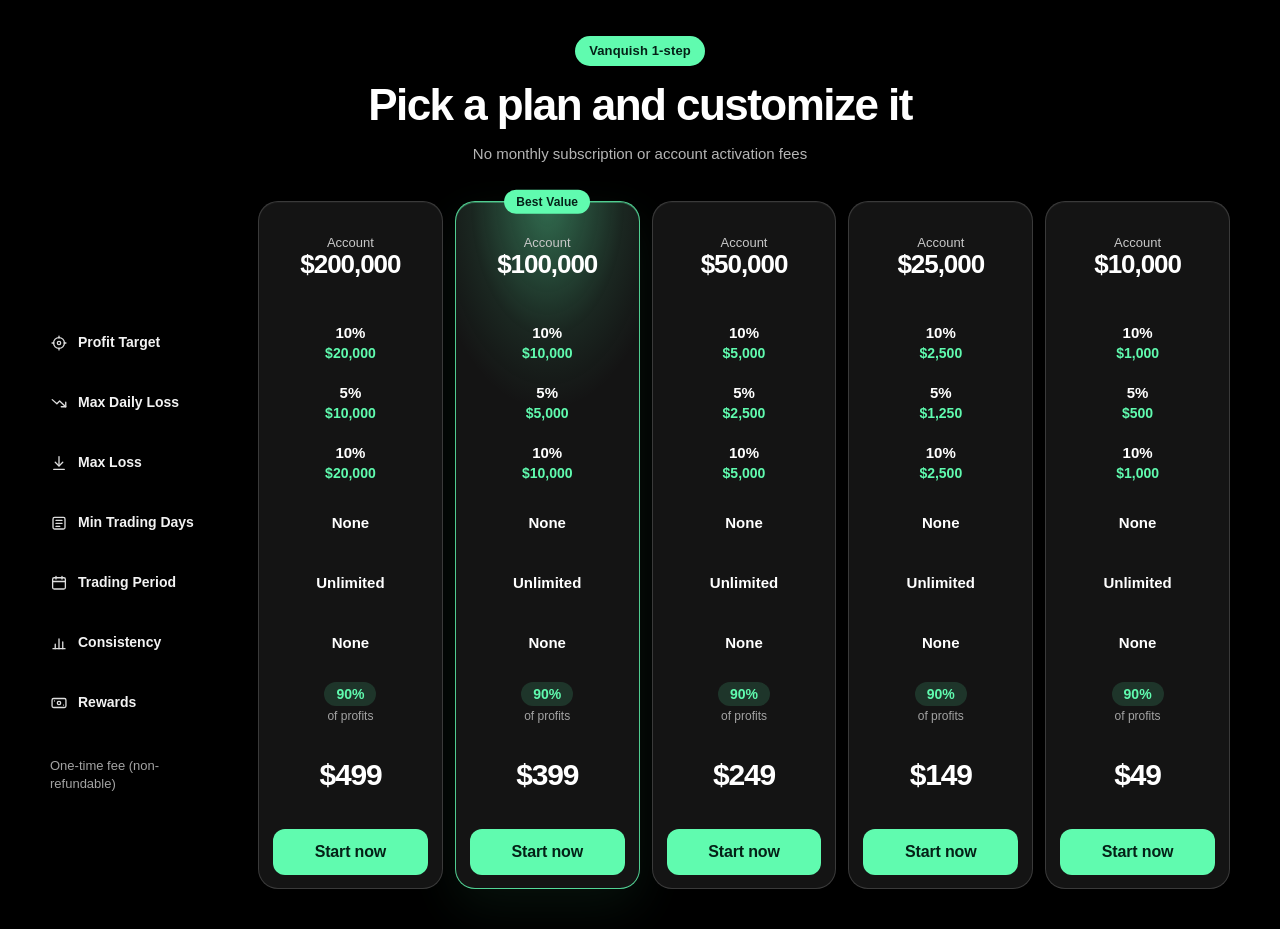
==== index.html @ 6cef1ba4 "everything" ====
<!DOCTYPE html>
<html lang="en">
<head>
  <meta charset="UTF-8">
  <meta name="viewport" content="width=device-width, initial-scale=1">
  <meta name="color-scheme" content="dark">
  <title>Account pricing</title>
  <style>
    :root {
      --bg: #000000;
      --card: #141414;
      --accent: #60fbaf;
      --accent-ink: #042117;
      --text: #ffffff;
      --muted: #a3a3a3;
      --line: rgba(255, 255, 255, 0.1);
      --card-line: rgba(255, 255, 255, 0.16);
    }

    * { box-sizing: border-box; }

    body {
      margin: 0;
      background: var(--bg);
      color: var(--text);
      font-family: -apple-system, BlinkMacSystemFont, "Segoe UI", Roboto, Helvetica, Arial, sans-serif;
      -webkit-font-smoothing: antialiased;
    }

    .pricing {
      container-type: inline-size;
      container-name: pricing;
      width: 100%;
      padding: 36px 16px 40px;
      padding-left: max(16px, env(safe-area-inset-left));
      padding-right: max(16px, env(safe-area-inset-right));
    }

    .pricing p,
    .pricing h1,
    .pricing h2 { margin: 0; }

    .pricing-intro {
      display: flex;
      flex-direction: column;
      align-items: center;
      gap: 14px;
      max-width: 720px;
      margin: 0 auto 18px;
      text-align: center;
    }

    .plan-pill {
      display: inline-flex;
      align-items: center;
      justify-content: center;
      margin: 0;
      padding: 7px 14px;
      border-radius: 999px;
      background: var(--accent);
      color: var(--accent-ink);
      font-size: 13px;
      font-weight: 700;
      line-height: 1.2;
      letter-spacing: 0.01em;
      white-space: nowrap;
    }

    .pricing-title {
      font-size: clamp(30px, 2vw + 20px, 44px);
      font-weight: 700;
      letter-spacing: -0.035em;
      line-height: 1.12;
    }

    .pricing-sub {
      max-width: 34em;
      color: #b5b5b5;
      font-size: 15px;
      font-weight: 500;
      line-height: 1.45;
    }

    .sprite { position: absolute; width: 0; height: 0; overflow: hidden; }

    .icon {
      width: 18px;
      height: 18px;
      flex: none;
      display: block;
    }

    .pricing-grid {
      display: flex;
      align-items: stretch;
      gap: 16px;
      width: 100%;
      max-width: none;
      margin: 0;
      padding: 2px 0 4px;
      overflow-x: auto;
      overscroll-behavior-x: contain;
      scroll-snap-type: x mandatory;
      scroll-behavior: smooth;
      -webkit-overflow-scrolling: touch;
      scrollbar-width: none;
    }

    .pricing-grid::-webkit-scrollbar { display: none; }

    .plan-nav {
      display: flex;
      justify-content: center;
      align-items: center;
      gap: 8px;
      margin: 0 auto 16px;
    }

    .plan-dot {
      width: 7px;
      height: 7px;
      padding: 0;
      border: 0;
      border-radius: 999px;
      background: rgba(255, 255, 255, 0.28);
      cursor: pointer;
      -webkit-tap-highlight-color: transparent;
    }

    .plan-dot.is-active {
      width: 18px;
      background: var(--accent);
    }

    .plan-dot:focus-visible {
      outline: 2px solid #ffffff;
      outline-offset: 3px;
    }

    .labels { display: none; }

    .card {
      position: relative;
      display: flex;
      flex: 0 0 100%;
      flex-direction: column;
      width: 100%;
      min-width: 0;
      margin-top: 14px;
      padding: 22px 16px 16px;
      scroll-snap-align: start;
      scroll-snap-stop: always;
      background: var(--card);
      border: 1px solid var(--card-line);
      border-radius: 20px;
      box-shadow: inset 0 1px 0 rgba(255, 255, 255, 0.04);
    }

    .card[data-balance="10000"] { order: 1; }
    .card[data-balance="25000"] { order: 2; }
    .card[data-balance="50000"] { order: 3; }
    .card[data-balance="100000"] { order: 4; }
    .card[data-balance="200000"] { order: 5; }

    .card.featured {
      padding-top: 26px;
      border-color: rgba(96, 251, 175, 0.8);
      background:
        radial-gradient(90% 42% at 50% 0%, rgba(96, 251, 175, 0.38), rgba(96, 251, 175, 0.08) 46%, transparent 72%),
        var(--card);
      box-shadow:
        inset 0 1px 0 rgba(96, 251, 175, 0.35),
        0 18px 50px rgba(96, 251, 175, 0.07);
    }

    .badge {
      position: absolute;
      top: 0;
      left: 50%;
      z-index: 2;
      transform: translate(-50%, -50%);
      padding: 5px 12px;
      border-radius: 999px;
      background: var(--accent);
      color: var(--accent-ink);
      font-size: 12px;
      font-weight: 700;
      line-height: 1.2;
      letter-spacing: 0.01em;
      white-space: nowrap;
    }

    .card-head {
      display: flex;
      flex-direction: column;
      align-items: center;
      justify-content: center;
      text-align: center;
      padding-bottom: 16px;
    }

    .eyebrow {
      color: #c8c8c8;
      font-size: 13px;
      font-weight: 500;
    }

    .balance {
      margin-top: 4px;
      font-size: 34px;
      font-weight: 700;
      letter-spacing: -0.04em;
      line-height: 1.1;
      white-space: nowrap;
      font-variant-numeric: tabular-nums;
    }

    .metric {
      display: flex;
      align-items: center;
      justify-content: space-between;
      gap: 12px;
      min-height: 52px;
      padding: 10px 0;
      border-top: 1px solid var(--line);
    }

    .name {
      display: flex;
      align-items: center;
      gap: 10px;
      min-width: 0;
      color: #f2f2f2;
      font-size: 14px;
      font-weight: 600;
      line-height: 1.25;
    }

    .name .icon { color: #e8e8e8; }

    .value {
      display: flex;
      flex-direction: column;
      align-items: flex-end;
      gap: 3px;
      text-align: right;
      font-variant-numeric: tabular-nums;
    }

    .value:has(.hint) {
      flex-direction: row;
      align-items: center;
      gap: 6px;
    }

    .pct {
      color: var(--text);
      font-size: 15px;
      font-weight: 600;
      line-height: 1.2;
      white-space: nowrap;
    }

    .dollars {
      color: var(--accent);
      font-size: 14px;
      font-weight: 700;
      line-height: 1.2;
      white-space: nowrap;
    }

    .hint {
      color: var(--muted);
      font-size: 12px;
      font-weight: 500;
      line-height: 1.2;
      white-space: nowrap;
    }

    .pill {
      display: inline-flex;
      align-items: center;
      justify-content: center;
      min-width: 52px;
      padding: 4px 10px;
      border-radius: 999px;
      background: rgba(96, 251, 175, 0.14);
      color: var(--accent);
      font-size: 14px;
      font-weight: 700;
      line-height: 1.2;
    }

    .price-cell {
      display: flex;
      flex-direction: column;
      align-items: center;
      justify-content: center;
      margin-top: auto;
      padding-top: 16px;
      text-align: center;
    }

    .fee-note {
      max-width: 180px;
      margin-bottom: 6px;
      color: var(--muted);
      font-size: 12px;
      font-weight: 500;
      line-height: 1.35;
    }

    .price {
      color: var(--text);
      font-size: 34px;
      font-weight: 700;
      letter-spacing: -0.04em;
      line-height: 1;
      white-space: nowrap;
      font-variant-numeric: tabular-nums;
    }

    .cta {
      appearance: none;
      -webkit-appearance: none;
      display: flex;
      align-items: center;
      justify-content: center;
      width: 100%;
      min-height: 48px;
      margin-top: 14px;
      padding: 12px 16px;
      border: 0;
      border-radius: 12px;
      background: var(--accent);
      color: var(--accent-ink);
      font: inherit;
      font-size: 16px;
      font-weight: 700;
      line-height: 1;
      letter-spacing: -0.01em;
      cursor: pointer;
      -webkit-tap-highlight-color: transparent;
    }

    .cta:active { background: #35e696; }

    @media (hover: hover) and (pointer: fine) {
      .cta:hover { background: #49f0a3; }
    }

    @media (max-width: 359px) {
      .pricing {
        padding-left: 10px;
        padding-right: 10px;
      }
    }

    @container pricing (max-width: 340px) {
      .card { padding-left: 12px; padding-right: 12px; }
      .metric { gap: 8px; }
      .name { font-size: 13px; gap: 8px; }
      .pct { font-size: 14px; }
      .balance { font-size: 30px; }
      .price { font-size: 30px; }
      .icon { width: 16px; height: 16px; }
    }

    .cta:focus-visible {
      outline: 2px solid #ffffff;
      outline-offset: 3px;
    }

    @container pricing (min-width: 700px) {
      .pricing-grid {
        display: grid;
        grid-template-columns: 1fr 1fr;
        gap: 18px;
        max-width: 840px;
        margin: 0 auto;
        padding: 0;
        overflow: visible;
        scroll-snap-type: none;
      }

      .card {
        flex: initial;
        width: 100%;
        margin-top: 0;
        scroll-snap-align: none;
        scroll-snap-stop: normal;
        order: 0;
      }

      .card.featured { order: -1; }

      .pricing-intro { margin-bottom: 36px; }

      .plan-nav { display: none; }
    }

    @container pricing (min-width: 1060px) {
      @supports (grid-template-rows: subgrid) {
        .pricing-grid {
          grid-template-columns: 196px repeat(5, minmax(0, 1fr));
          grid-template-rows: 112px repeat(7, 60px) 84px 72px;
          column-gap: 12px;
          row-gap: 0;
          max-width: 1180px;
          align-items: stretch;
        }

        .labels {
          display: grid;
          grid-column: 1;
          grid-row: 1 / -1;
          grid-template-rows: subgrid;
        }

        .labels > * {
          display: flex;
          align-items: center;
          min-width: 0;
        }

        .label {
          gap: 10px;
          color: #f3f3f3;
          font-size: 14px;
          font-weight: 600;
          line-height: 1.25;
        }

        .label .icon { color: #dedede; }

        .labels .fee {
          max-width: 150px;
          color: var(--muted);
          font-size: 13px;
          font-weight: 500;
          line-height: 1.35;
        }

        .card,
        .card.featured {
          display: grid;
          grid-row: 1 / -1;
          grid-template-rows: subgrid;
          flex: initial;
          width: auto;
          margin-top: 0;
          order: 0;
          padding: 0;
          scroll-snap-align: none;
          scroll-snap-stop: normal;
        }

        .card[data-balance="200000"] { grid-column: 2; }
        .card[data-balance="100000"] { grid-column: 3; }
        .card[data-balance="50000"] { grid-column: 4; }
        .card[data-balance="25000"] { grid-column: 5; }
        .card[data-balance="10000"] { grid-column: 6; }

        .card-head,
        .metric,
        .price-cell {
          padding-left: 10px;
          padding-right: 10px;
        }

        .card-head {
          padding-bottom: 0;
        }

        .balance { font-size: 26px; }

        .metric {
          justify-content: center;
          min-height: 0;
          padding-top: 0;
          padding-bottom: 0;
          border-top: 0;
        }

        .metric .name {
          position: absolute;
          width: 1px;
          height: 1px;
          padding: 0;
          margin: -1px;
          overflow: hidden;
          clip: rect(0, 0, 0, 0);
          white-space: nowrap;
          border: 0;
        }

        .value,
        .value:has(.hint) {
          flex-direction: column;
          align-items: center;
          gap: 3px;
          text-align: center;
        }

        .price-cell {
          position: relative;
          margin-top: 0;
          padding-top: 0;
        }

        .fee-note {
          position: absolute;
          width: 1px;
          height: 1px;
          padding: 0;
          margin: -1px;
          overflow: hidden;
          clip: rect(0, 0, 0, 0);
          white-space: nowrap;
          border: 0;
        }

        .price { font-size: 30px; }

        .card > .cta {
          align-self: center;
          width: calc(100% - 28px);
          min-height: 46px;
          margin: 0 auto;
        }

        .card {
          transition: border-color 160ms ease;
        }

        .card:hover { border-color: rgba(255, 255, 255, 0.22); }
        .card.featured:hover { border-color: var(--accent); }
      }
    }

    @container pricing (min-width: 1280px) {
      @supports (grid-template-rows: subgrid) {
        .balance { font-size: 30px; }
        .price { font-size: 32px; }
      }
    }

    @media (prefers-reduced-motion: reduce) {
      .card,
      .cta,
      .plan-dot { transition: none; }

      .pricing-grid { scroll-behavior: auto; }
    }
  </style>
</head>
<body>
  <svg class="sprite" aria-hidden="true">
    <symbol id="i-target" viewBox="0 0 24 24">
      <g fill="none" stroke="currentColor" stroke-width="1.75" stroke-linecap="round" stroke-linejoin="round">
        <circle cx="12" cy="12" r="7.25"/>
        <circle cx="12" cy="12" r="2.25"/>
        <path d="M12 2.75v2.5M12 18.75v2.5M2.75 12h2.5M18.75 12h2.5"/>
      </g>
    </symbol>
    <symbol id="i-daily" viewBox="0 0 24 24">
      <g fill="none" stroke="currentColor" stroke-width="1.75" stroke-linecap="round" stroke-linejoin="round">
        <path d="M3 7.5 9.2 13l3.6-3.6L21 17"/>
        <path d="M15 17h6v-6"/>
      </g>
    </symbol>
    <symbol id="i-loss" viewBox="0 0 24 24">
      <g fill="none" stroke="currentColor" stroke-width="1.75" stroke-linecap="round" stroke-linejoin="round">
        <path d="M12 3.5v12"/>
        <path d="m7 11 5 5 5-5"/>
        <path d="M5 20.5h14"/>
      </g>
    </symbol>
    <symbol id="i-days" viewBox="0 0 24 24">
      <g fill="none" stroke="currentColor" stroke-width="1.75" stroke-linecap="round" stroke-linejoin="round">
        <rect x="4" y="4.5" width="16" height="15.5" rx="2"/>
        <path d="M8 8.5h8M8 12.5h8M8 16.5h5"/>
      </g>
    </symbol>
    <symbol id="i-calendar" viewBox="0 0 24 24">
      <g fill="none" stroke="currentColor" stroke-width="1.75" stroke-linecap="round" stroke-linejoin="round">
        <rect x="3.5" y="5" width="17" height="15" rx="2"/>
        <path d="M3.5 10h17M8 3.25v3.5M16 3.25v3.5"/>
      </g>
    </symbol>
    <symbol id="i-chart" viewBox="0 0 24 24">
      <g fill="none" stroke="currentColor" stroke-width="1.75" stroke-linecap="round" stroke-linejoin="round">
        <path d="M4 19.5h16"/>
        <path d="M7 19.5v-6M12 19.5V6.5M17 19.5v-9"/>
      </g>
    </symbol>
    <symbol id="i-reward" viewBox="0 0 24 24">
      <g fill="none" stroke="currentColor" stroke-width="1.75" stroke-linecap="round" stroke-linejoin="round">
        <rect x="2.75" y="6" width="18.5" height="12" rx="2"/>
        <circle cx="12" cy="12" r="2.25"/>
        <path d="M6 9.25v.01M18 14.75v.01"/>
      </g>
    </symbol>
  </svg>

  <section class="pricing" aria-label="Account pricing">
    <header class="pricing-intro">
      <p class="plan-pill">Vanquish 1-step</p>
      <h1 class="pricing-title">Pick a plan and customize it</h1>
      <p class="pricing-sub">No monthly subscription or account activation fees</p>
    </header>
    <div class="plan-nav">
      <button type="button" class="plan-dot is-active" aria-label="Show the $10,000 account"></button>
      <button type="button" class="plan-dot" aria-label="Show the $25,000 account"></button>
      <button type="button" class="plan-dot" aria-label="Show the $50,000 account"></button>
      <button type="button" class="plan-dot" aria-label="Show the $100,000 account"></button>
      <button type="button" class="plan-dot" aria-label="Show the $200,000 account"></button>
    </div>
    <div class="pricing-grid" tabindex="0" aria-label="Account plans. Swipe sideways to see the next size.">
      <div class="labels" aria-hidden="true">
        <div></div>
        <div class="label">
          <svg class="icon"><use href="#i-target"/></svg>
          <span>Profit Target</span>
        </div>
        <div class="label">
          <svg class="icon"><use href="#i-daily"/></svg>
          <span>Max Daily Loss</span>
        </div>
        <div class="label">
          <svg class="icon"><use href="#i-loss"/></svg>
          <span>Max Loss</span>
        </div>
        <div class="label">
          <svg class="icon"><use href="#i-days"/></svg>
          <span>Min Trading Days</span>
        </div>
        <div class="label">
          <svg class="icon"><use href="#i-calendar"/></svg>
          <span>Trading Period</span>
        </div>
        <div class="label">
          <svg class="icon"><use href="#i-chart"/></svg>
          <span>Consistency</span>
        </div>
        <div class="label">
          <svg class="icon"><use href="#i-reward"/></svg>
          <span>Rewards</span>
        </div>
        <div class="label fee">One-time fee (non-refundable)</div>
        <div></div>
      </div>

      <article class="card" data-balance="200000" data-price="499" aria-label="$200,000 account">
        <header class="card-head">
          <p class="eyebrow">Account</p>
          <h2 class="balance">$200,000</h2>
        </header>
        <div class="metric">
          <span class="name"><svg class="icon" aria-hidden="true"><use href="#i-target"/></svg>Profit Target</span>
          <span class="value"><span class="pct">10%</span><span class="dollars">$20,000</span></span>
        </div>
        <div class="metric">
          <span class="name"><svg class="icon" aria-hidden="true"><use href="#i-daily"/></svg>Max Daily Loss</span>
          <span class="value"><span class="pct">5%</span><span class="dollars">$10,000</span></span>
        </div>
        <div class="metric">
          <span class="name"><svg class="icon" aria-hidden="true"><use href="#i-loss"/></svg>Max Loss</span>
          <span class="value"><span class="pct">10%</span><span class="dollars">$20,000</span></span>
        </div>
        <div class="metric">
          <span class="name"><svg class="icon" aria-hidden="true"><use href="#i-days"/></svg>Min Trading Days</span>
          <span class="value"><span class="pct">None</span></span>
        </div>
        <div class="metric">
          <span class="name"><svg class="icon" aria-hidden="true"><use href="#i-calendar"/></svg>Trading Period</span>
          <span class="value"><span class="pct">Unlimited</span></span>
        </div>
        <div class="metric">
          <span class="name"><svg class="icon" aria-hidden="true"><use href="#i-chart"/></svg>Consistency</span>
          <span class="value"><span class="pct">None</span></span>
        </div>
        <div class="metric">
          <span class="name"><svg class="icon" aria-hidden="true"><use href="#i-reward"/></svg>Rewards</span>
          <span class="value"><span class="pill">90%</span><span class="hint">of profits</span></span>
        </div>
        <div class="price-cell">
          <p class="fee-note">One-time fee (non-refundable)</p>
          <p class="price">$499</p>
        </div>
        <button type="button" class="cta" aria-label="Start now with the $200,000 account">Start now</button>
      </article>

      <article class="card featured" data-balance="100000" data-price="399" aria-label="$100,000 account, best value">
        <span class="badge">Best Value</span>
        <header class="card-head">
          <p class="eyebrow">Account</p>
          <h2 class="balance">$100,000</h2>
        </header>
        <div class="metric">
          <span class="name"><svg class="icon" aria-hidden="true"><use href="#i-target"/></svg>Profit Target</span>
          <span class="value"><span class="pct">10%</span><span class="dollars">$10,000</span></span>
        </div>
        <div class="metric">
          <span class="name"><svg class="icon" aria-hidden="true"><use href="#i-daily"/></svg>Max Daily Loss</span>
          <span class="value"><span class="pct">5%</span><span class="dollars">$5,000</span></span>
        </div>
        <div class="metric">
          <span class="name"><svg class="icon" aria-hidden="true"><use href="#i-loss"/></svg>Max Loss</span>
          <span class="value"><span class="pct">10%</span><span class="dollars">$10,000</span></span>
        </div>
        <div class="metric">
          <span class="name"><svg class="icon" aria-hidden="true"><use href="#i-days"/></svg>Min Trading Days</span>
          <span class="value"><span class="pct">None</span></span>
        </div>
        <div class="metric">
          <span class="name"><svg class="icon" aria-hidden="true"><use href="#i-calendar"/></svg>Trading Period</span>
          <span class="value"><span class="pct">Unlimited</span></span>
        </div>
        <div class="metric">
          <span class="name"><svg class="icon" aria-hidden="true"><use href="#i-chart"/></svg>Consistency</span>
          <span class="value"><span class="pct">None</span></span>
        </div>
        <div class="metric">
          <span class="name"><svg class="icon" aria-hidden="true"><use href="#i-reward"/></svg>Rewards</span>
          <span class="value"><span class="pill">90%</span><span class="hint">of profits</span></span>
        </div>
        <div class="price-cell">
          <p class="fee-note">One-time fee (non-refundable)</p>
          <p class="price">$399</p>
        </div>
        <button type="button" class="cta" aria-label="Start now with the $100,000 account">Start now</button>
      </article>

      <article class="card" data-balance="50000" data-price="249" aria-label="$50,000 account">
        <header class="card-head">
          <p class="eyebrow">Account</p>
          <h2 class="balance">$50,000</h2>
        </header>
        <div class="metric">
          <span class="name"><svg class="icon" aria-hidden="true"><use href="#i-target"/></svg>Profit Target</span>
          <span class="value"><span class="pct">10%</span><span class="dollars">$5,000</span></span>
        </div>
        <div class="metric">
          <span class="name"><svg class="icon" aria-hidden="true"><use href="#i-daily"/></svg>Max Daily Loss</span>
          <span class="value"><span class="pct">5%</span><span class="dollars">$2,500</span></span>
        </div>
        <div class="metric">
          <span class="name"><svg class="icon" aria-hidden="true"><use href="#i-loss"/></svg>Max Loss</span>
          <span class="value"><span class="pct">10%</span><span class="dollars">$5,000</span></span>
        </div>
        <div class="metric">
          <span class="name"><svg class="icon" aria-hidden="true"><use href="#i-days"/></svg>Min Trading Days</span>
          <span class="value"><span class="pct">None</span></span>
        </div>
        <div class="metric">
          <span class="name"><svg class="icon" aria-hidden="true"><use href="#i-calendar"/></svg>Trading Period</span>
          <span class="value"><span class="pct">Unlimited</span></span>
        </div>
        <div class="metric">
          <span class="name"><svg class="icon" aria-hidden="true"><use href="#i-chart"/></svg>Consistency</span>
          <span class="value"><span class="pct">None</span></span>
        </div>
        <div class="metric">
          <span class="name"><svg class="icon" aria-hidden="true"><use href="#i-reward"/></svg>Rewards</span>
          <span class="value"><span class="pill">90%</span><span class="hint">of profits</span></span>
        </div>
        <div class="price-cell">
          <p class="fee-note">One-time fee (non-refundable)</p>
          <p class="price">$249</p>
        </div>
        <button type="button" class="cta" aria-label="Start now with the $50,000 account">Start now</button>
      </article>

      <article class="card" data-balance="25000" data-price="149" aria-label="$25,000 account">
        <header class="card-head">
          <p class="eyebrow">Account</p>
          <h2 class="balance">$25,000</h2>
        </header>
        <div class="metric">
          <span class="name"><svg class="icon" aria-hidden="true"><use href="#i-target"/></svg>Profit Target</span>
          <span class="value"><span class="pct">10%</span><span class="dollars">$2,500</span></span>
        </div>
        <div class="metric">
          <span class="name"><svg class="icon" aria-hidden="true"><use href="#i-daily"/></svg>Max Daily Loss</span>
          <span class="value"><span class="pct">5%</span><span class="dollars">$1,250</span></span>
        </div>
        <div class="metric">
          <span class="name"><svg class="icon" aria-hidden="true"><use href="#i-loss"/></svg>Max Loss</span>
          <span class="value"><span class="pct">10%</span><span class="dollars">$2,500</span></span>
        </div>
        <div class="metric">
          <span class="name"><svg class="icon" aria-hidden="true"><use href="#i-days"/></svg>Min Trading Days</span>
          <span class="value"><span class="pct">None</span></span>
        </div>
        <div class="metric">
          <span class="name"><svg class="icon" aria-hidden="true"><use href="#i-calendar"/></svg>Trading Period</span>
          <span class="value"><span class="pct">Unlimited</span></span>
        </div>
        <div class="metric">
          <span class="name"><svg class="icon" aria-hidden="true"><use href="#i-chart"/></svg>Consistency</span>
          <span class="value"><span class="pct">None</span></span>
        </div>
        <div class="metric">
          <span class="name"><svg class="icon" aria-hidden="true"><use href="#i-reward"/></svg>Rewards</span>
          <span class="value"><span class="pill">90%</span><span class="hint">of profits</span></span>
        </div>
        <div class="price-cell">
          <p class="fee-note">One-time fee (non-refundable)</p>
          <p class="price">$149</p>
        </div>
        <button type="button" class="cta" aria-label="Start now with the $25,000 account">Start now</button>
      </article>

      <article class="card" data-balance="10000" data-price="49" aria-label="$10,000 account">
        <header class="card-head">
          <p class="eyebrow">Account</p>
          <h2 class="balance">$10,000</h2>
        </header>
        <div class="metric">
          <span class="name"><svg class="icon" aria-hidden="true"><use href="#i-target"/></svg>Profit Target</span>
          <span class="value"><span class="pct">10%</span><span class="dollars">$1,000</span></span>
        </div>
        <div class="metric">
          <span class="name"><svg class="icon" aria-hidden="true"><use href="#i-daily"/></svg>Max Daily Loss</span>
          <span class="value"><span class="pct">5%</span><span class="dollars">$500</span></span>
        </div>
        <div class="metric">
          <span class="name"><svg class="icon" aria-hidden="true"><use href="#i-loss"/></svg>Max Loss</span>
          <span class="value"><span class="pct">10%</span><span class="dollars">$1,000</span></span>
        </div>
        <div class="metric">
          <span class="name"><svg class="icon" aria-hidden="true"><use href="#i-days"/></svg>Min Trading Days</span>
          <span class="value"><span class="pct">None</span></span>
        </div>
        <div class="metric">
          <span class="name"><svg class="icon" aria-hidden="true"><use href="#i-calendar"/></svg>Trading Period</span>
          <span class="value"><span class="pct">Unlimited</span></span>
        </div>
        <div class="metric">
          <span class="name"><svg class="icon" aria-hidden="true"><use href="#i-chart"/></svg>Consistency</span>
          <span class="value"><span class="pct">None</span></span>
        </div>
        <div class="metric">
          <span class="name"><svg class="icon" aria-hidden="true"><use href="#i-reward"/></svg>Rewards</span>
          <span class="value"><span class="pill">90%</span><span class="hint">of profits</span></span>
        </div>
        <div class="price-cell">
          <p class="fee-note">One-time fee (non-refundable)</p>
          <p class="price">$49</p>
        </div>
        <button type="button" class="cta" aria-label="Start now with the $10,000 account">Start now</button>
      </article>
    </div>
  </section>
  <script>
    (function () {
      var scroller = document.querySelector(".pricing-grid");
      var dots = Array.prototype.slice.call(document.querySelectorAll(".plan-dot"));
      if (!scroller || !dots.length) return;

      function cards() {
        return Array.prototype.slice.call(scroller.querySelectorAll(".card")).sort(function (a, b) {
          return a.getBoundingClientRect().left - b.getBoundingClientRect().left;
        });
      }

      function scrollLeftFor(card) {
        return scroller.scrollLeft + (card.getBoundingClientRect().left - scroller.getBoundingClientRect().left);
      }

      function activeIndex() {
        var origin = scroller.getBoundingClientRect().left;
        var list = cards();
        var index = 0;
        var best = Infinity;
        list.forEach(function (card, i) {
          var distance = Math.abs(card.getBoundingClientRect().left - origin);
          if (distance < best) {
            best = distance;
            index = i;
          }
        });
        return index;
      }

      function update() {
        var index = activeIndex();
        dots.forEach(function (dot, i) {
          var on = i === index;
          dot.classList.toggle("is-active", on);
          if (on) dot.setAttribute("aria-current", "true");
          else dot.removeAttribute("aria-current");
        });
      }

      scroller.addEventListener("scroll", update, { passive: true });
      window.addEventListener("resize", update);

      dots.forEach(function (dot, i) {
        dot.addEventListener("click", function () {
          var list = cards();
          if (!list[i]) return;
          scroller.scrollTo({
            left: scrollLeftFor(list[i]),
            behavior: window.matchMedia("(prefers-reduced-motion: reduce)").matches ? "auto" : "smooth"
          });
        });
      });

      update();
    })();
  </script>
</body>
</html>
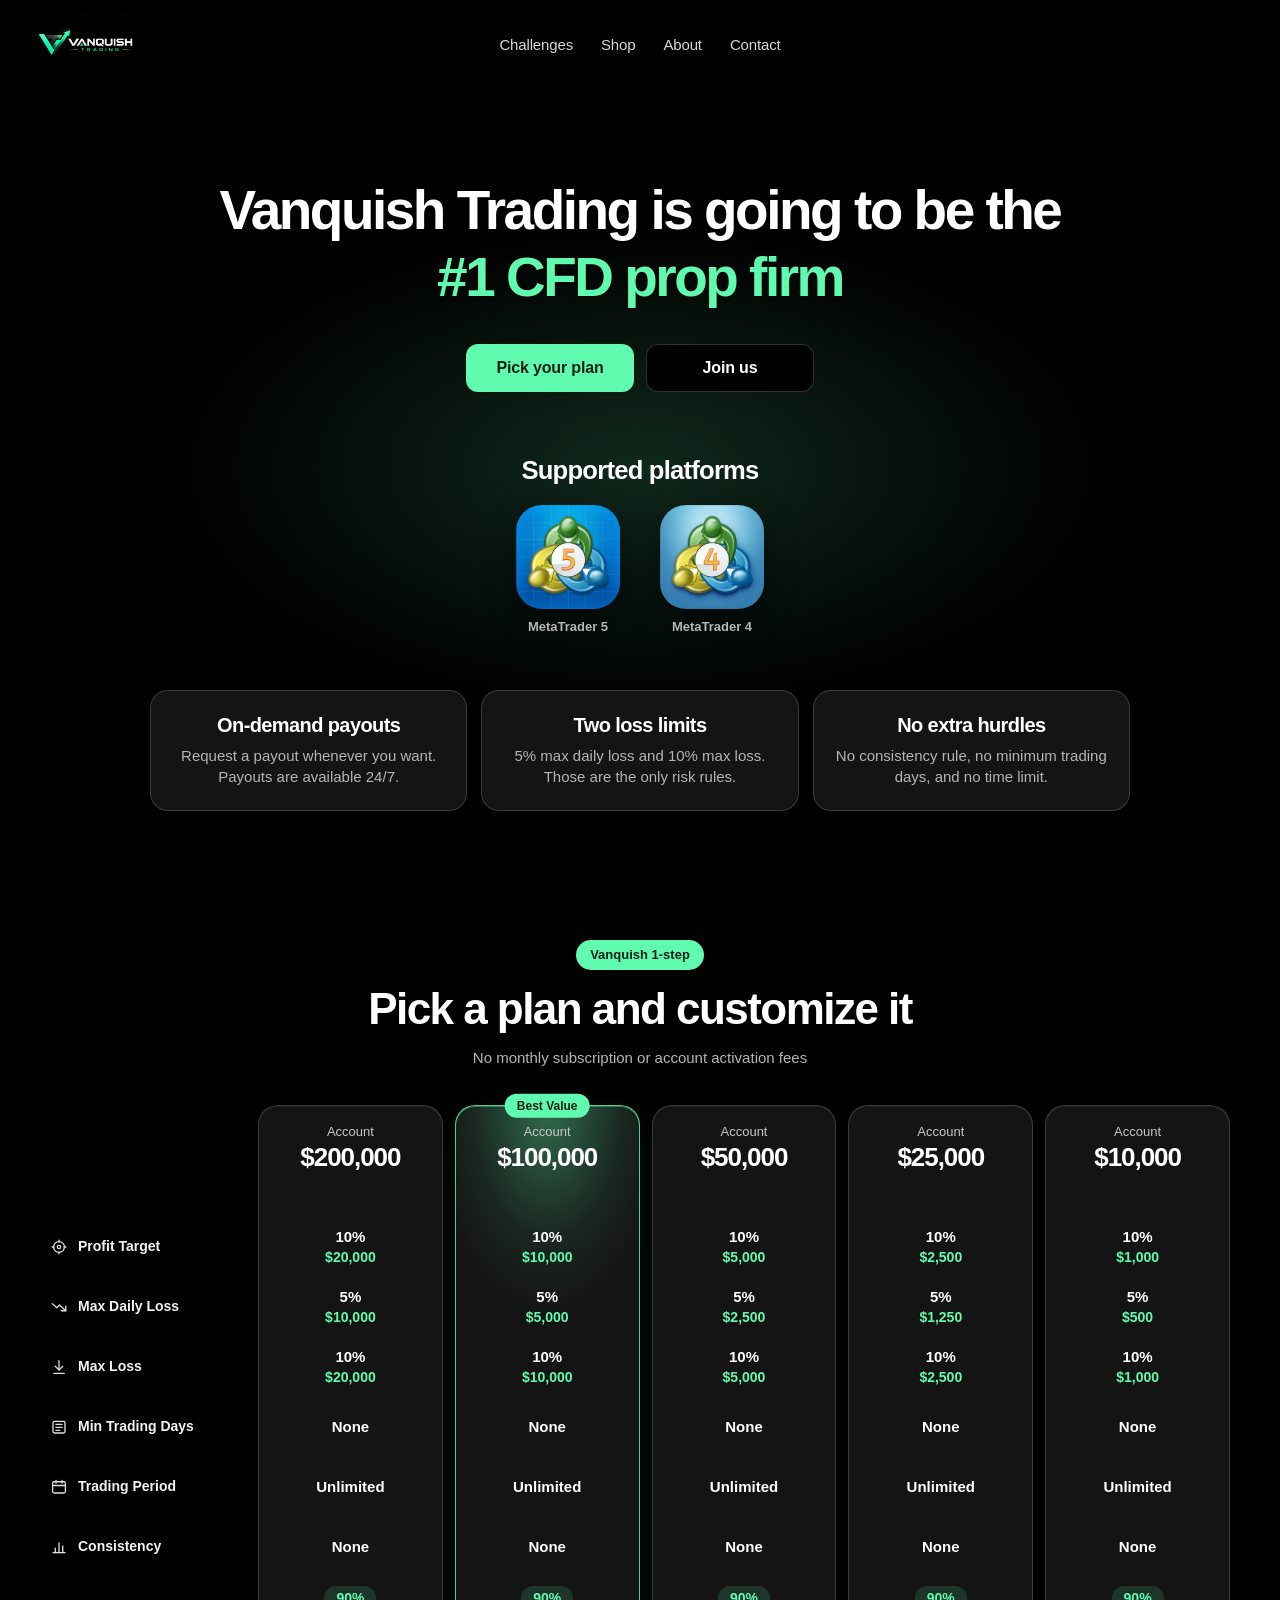
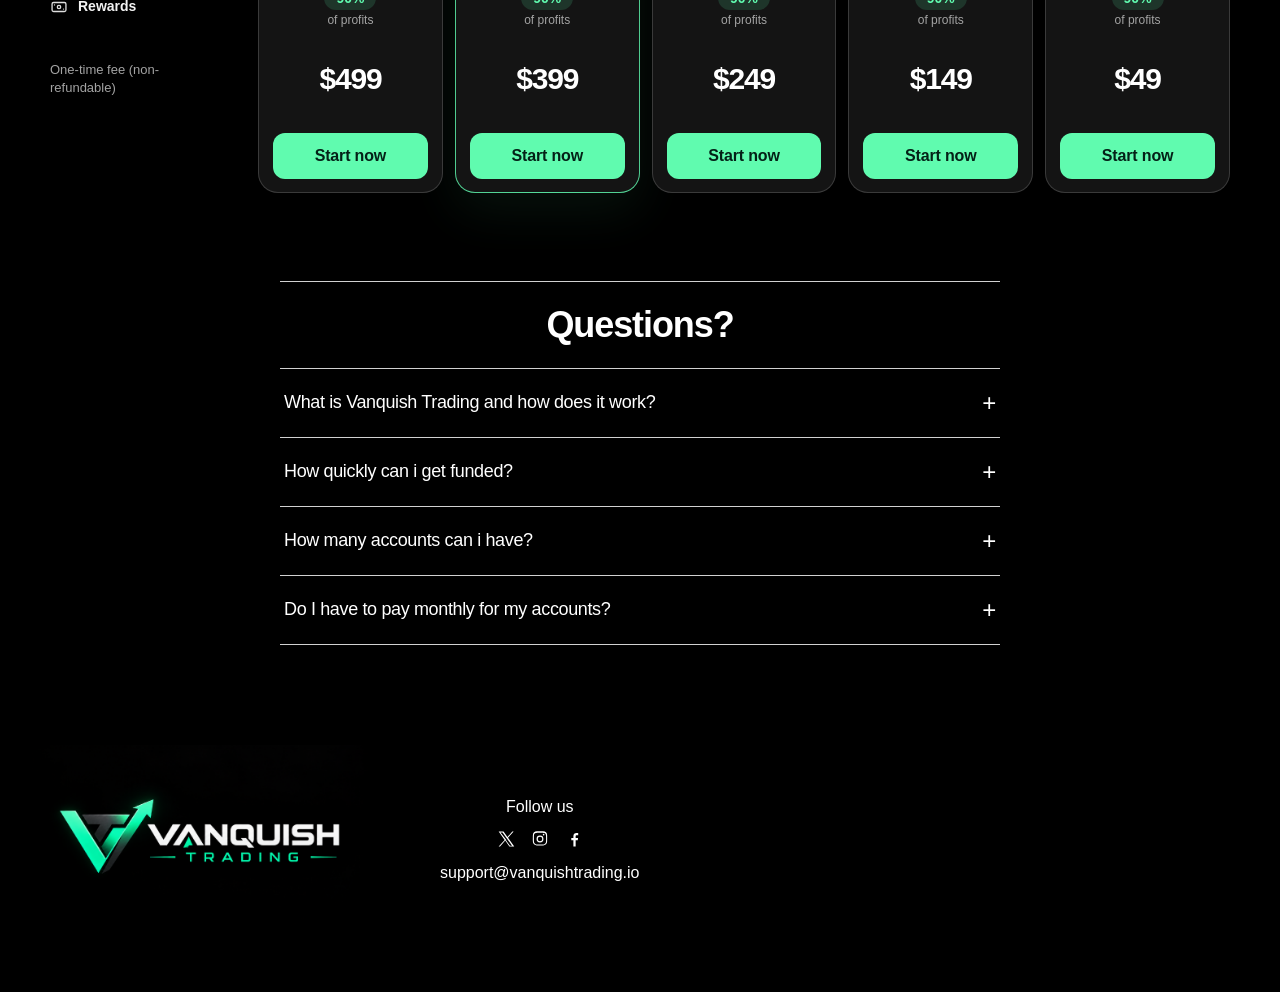
==== commit 34a1e069: "Serve the real site from the repo root so Vercel deploys it. The live site was the old pricing proto" ====
--- a/index.html
+++ b/index.html
@@ -4,912 +4,213 @@
   <meta charset="UTF-8">
   <meta name="viewport" content="width=device-width, initial-scale=1">
   <meta name="color-scheme" content="dark">
-  <title>Account pricing</title>
-  <style>
-    :root {
-      --bg: #000000;
-      --card: #141414;
-      --accent: #60fbaf;
-      --accent-ink: #042117;
-      --text: #ffffff;
-      --muted: #a3a3a3;
-      --line: rgba(255, 255, 255, 0.1);
-      --card-line: rgba(255, 255, 255, 0.16);
-    }
-
-    * { box-sizing: border-box; }
-
-    body {
-      margin: 0;
-      background: var(--bg);
-      color: var(--text);
-      font-family: -apple-system, BlinkMacSystemFont, "Segoe UI", Roboto, Helvetica, Arial, sans-serif;
-      -webkit-font-smoothing: antialiased;
-    }
-
-    .pricing {
-      container-type: inline-size;
-      container-name: pricing;
-      width: 100%;
-      padding: 36px 16px 40px;
-      padding-left: max(16px, env(safe-area-inset-left));
-      padding-right: max(16px, env(safe-area-inset-right));
-    }
-
-    .pricing p,
-    .pricing h1,
-    .pricing h2 { margin: 0; }
-
-    .pricing-intro {
-      display: flex;
-      flex-direction: column;
-      align-items: center;
-      gap: 14px;
-      max-width: 720px;
-      margin: 0 auto 18px;
-      text-align: center;
-    }
-
-    .plan-pill {
-      display: inline-flex;
-      align-items: center;
-      justify-content: center;
-      margin: 0;
-      padding: 7px 14px;
-      border-radius: 999px;
-      background: var(--accent);
-      color: var(--accent-ink);
-      font-size: 13px;
-      font-weight: 700;
-      line-height: 1.2;
-      letter-spacing: 0.01em;
-      white-space: nowrap;
-    }
-
-    .pricing-title {
-      font-size: clamp(30px, 2vw + 20px, 44px);
-      font-weight: 700;
-      letter-spacing: -0.035em;
-      line-height: 1.12;
-    }
-
-    .pricing-sub {
-      max-width: 34em;
-      color: #b5b5b5;
-      font-size: 15px;
-      font-weight: 500;
-      line-height: 1.45;
-    }
-
-    .sprite { position: absolute; width: 0; height: 0; overflow: hidden; }
-
-    .icon {
-      width: 18px;
-      height: 18px;
-      flex: none;
-      display: block;
-    }
-
-    .pricing-grid {
-      display: flex;
-      align-items: stretch;
-      gap: 16px;
-      width: 100%;
-      max-width: none;
-      margin: 0;
-      padding: 2px 0 4px;
-      overflow-x: auto;
-      overscroll-behavior-x: contain;
-      scroll-snap-type: x mandatory;
-      scroll-behavior: smooth;
-      -webkit-overflow-scrolling: touch;
-      scrollbar-width: none;
-    }
-
-    .pricing-grid::-webkit-scrollbar { display: none; }
-
-    .plan-nav {
-      display: flex;
-      justify-content: center;
-      align-items: center;
-      gap: 8px;
-      margin: 0 auto 16px;
-    }
-
-    .plan-dot {
-      width: 7px;
-      height: 7px;
-      padding: 0;
-      border: 0;
-      border-radius: 999px;
-      background: rgba(255, 255, 255, 0.28);
-      cursor: pointer;
-      -webkit-tap-highlight-color: transparent;
-    }
-
-    .plan-dot.is-active {
-      width: 18px;
-      background: var(--accent);
-    }
-
-    .plan-dot:focus-visible {
-      outline: 2px solid #ffffff;
-      outline-offset: 3px;
-    }
-
-    .labels { display: none; }
-
-    .card {
-      position: relative;
-      display: flex;
-      flex: 0 0 100%;
-      flex-direction: column;
-      width: 100%;
-      min-width: 0;
-      margin-top: 14px;
-      padding: 22px 16px 16px;
-      scroll-snap-align: start;
-      scroll-snap-stop: always;
-      background: var(--card);
-      border: 1px solid var(--card-line);
-      border-radius: 20px;
-      box-shadow: inset 0 1px 0 rgba(255, 255, 255, 0.04);
-    }
-
-    .card[data-balance="10000"] { order: 1; }
-    .card[data-balance="25000"] { order: 2; }
-    .card[data-balance="50000"] { order: 3; }
-    .card[data-balance="100000"] { order: 4; }
-    .card[data-balance="200000"] { order: 5; }
-
-    .card.featured {
-      padding-top: 26px;
-      border-color: rgba(96, 251, 175, 0.8);
-      background:
-        radial-gradient(90% 42% at 50% 0%, rgba(96, 251, 175, 0.38), rgba(96, 251, 175, 0.08) 46%, transparent 72%),
-        var(--card);
-      box-shadow:
-        inset 0 1px 0 rgba(96, 251, 175, 0.35),
-        0 18px 50px rgba(96, 251, 175, 0.07);
-    }
-
-    .badge {
-      position: absolute;
-      top: 0;
-      left: 50%;
-      z-index: 2;
-      transform: translate(-50%, -50%);
-      padding: 5px 12px;
-      border-radius: 999px;
-      background: var(--accent);
-      color: var(--accent-ink);
-      font-size: 12px;
-      font-weight: 700;
-      line-height: 1.2;
-      letter-spacing: 0.01em;
-      white-space: nowrap;
-    }
-
-    .card-head {
-      display: flex;
-      flex-direction: column;
-      align-items: center;
-      justify-content: center;
-      text-align: center;
-      padding-bottom: 16px;
-    }
-
-    .eyebrow {
-      color: #c8c8c8;
-      font-size: 13px;
-      font-weight: 500;
-    }
-
-    .balance {
-      margin-top: 4px;
-      font-size: 34px;
-      font-weight: 700;
-      letter-spacing: -0.04em;
-      line-height: 1.1;
-      white-space: nowrap;
-      font-variant-numeric: tabular-nums;
-    }
-
-    .metric {
-      display: flex;
-      align-items: center;
-      justify-content: space-between;
-      gap: 12px;
-      min-height: 52px;
-      padding: 10px 0;
-      border-top: 1px solid var(--line);
-    }
-
-    .name {
-      display: flex;
-      align-items: center;
-      gap: 10px;
-      min-width: 0;
-      color: #f2f2f2;
-      font-size: 14px;
-      font-weight: 600;
-      line-height: 1.25;
-    }
-
-    .name .icon { color: #e8e8e8; }
-
-    .value {
-      display: flex;
-      flex-direction: column;
-      align-items: flex-end;
-      gap: 3px;
-      text-align: right;
-      font-variant-numeric: tabular-nums;
-    }
-
-    .value:has(.hint) {
-      flex-direction: row;
-      align-items: center;
-      gap: 6px;
-    }
-
-    .pct {
-      color: var(--text);
-      font-size: 15px;
-      font-weight: 600;
-      line-height: 1.2;
-      white-space: nowrap;
-    }
-
-    .dollars {
-      color: var(--accent);
-      font-size: 14px;
-      font-weight: 700;
-      line-height: 1.2;
-      white-space: nowrap;
-    }
-
-    .hint {
-      color: var(--muted);
-      font-size: 12px;
-      font-weight: 500;
-      line-height: 1.2;
-      white-space: nowrap;
-    }
-
-    .pill {
-      display: inline-flex;
-      align-items: center;
-      justify-content: center;
-      min-width: 52px;
-      padding: 4px 10px;
-      border-radius: 999px;
-      background: rgba(96, 251, 175, 0.14);
-      color: var(--accent);
-      font-size: 14px;
-      font-weight: 700;
-      line-height: 1.2;
-    }
-
-    .price-cell {
-      display: flex;
-      flex-direction: column;
-      align-items: center;
-      justify-content: center;
-      margin-top: auto;
-      padding-top: 16px;
-      text-align: center;
-    }
-
-    .fee-note {
-      max-width: 180px;
-      margin-bottom: 6px;
-      color: var(--muted);
-      font-size: 12px;
-      font-weight: 500;
-      line-height: 1.35;
-    }
-
-    .price {
-      color: var(--text);
-      font-size: 34px;
-      font-weight: 700;
-      letter-spacing: -0.04em;
-      line-height: 1;
-      white-space: nowrap;
-      font-variant-numeric: tabular-nums;
-    }
-
-    .cta {
-      appearance: none;
-      -webkit-appearance: none;
-      display: flex;
-      align-items: center;
-      justify-content: center;
-      width: 100%;
-      min-height: 48px;
-      margin-top: 14px;
-      padding: 12px 16px;
-      border: 0;
-      border-radius: 12px;
-      background: var(--accent);
-      color: var(--accent-ink);
-      font: inherit;
-      font-size: 16px;
-      font-weight: 700;
-      line-height: 1;
-      letter-spacing: -0.01em;
-      cursor: pointer;
-      -webkit-tap-highlight-color: transparent;
-    }
-
-    .cta:active { background: #35e696; }
-
-    @media (hover: hover) and (pointer: fine) {
-      .cta:hover { background: #49f0a3; }
-    }
-
-    @media (max-width: 359px) {
-      .pricing {
-        padding-left: 10px;
-        padding-right: 10px;
-      }
-    }
-
-    @container pricing (max-width: 340px) {
-      .card { padding-left: 12px; padding-right: 12px; }
-      .metric { gap: 8px; }
-      .name { font-size: 13px; gap: 8px; }
-      .pct { font-size: 14px; }
-      .balance { font-size: 30px; }
-      .price { font-size: 30px; }
-      .icon { width: 16px; height: 16px; }
-    }
-
-    .cta:focus-visible {
-      outline: 2px solid #ffffff;
-      outline-offset: 3px;
-    }
-
-    @container pricing (min-width: 700px) {
-      .pricing-grid {
-        display: grid;
-        grid-template-columns: 1fr 1fr;
-        gap: 18px;
-        max-width: 840px;
-        margin: 0 auto;
-        padding: 0;
-        overflow: visible;
-        scroll-snap-type: none;
-      }
-
-      .card {
-        flex: initial;
-        width: 100%;
-        margin-top: 0;
-        scroll-snap-align: none;
-        scroll-snap-stop: normal;
-        order: 0;
-      }
-
-      .card.featured { order: -1; }
-
-      .pricing-intro { margin-bottom: 36px; }
-
-      .plan-nav { display: none; }
-    }
-
-    @container pricing (min-width: 1060px) {
-      @supports (grid-template-rows: subgrid) {
-        .pricing-grid {
-          grid-template-columns: 196px repeat(5, minmax(0, 1fr));
-          grid-template-rows: 112px repeat(7, 60px) 84px 72px;
-          column-gap: 12px;
-          row-gap: 0;
-          max-width: 1180px;
-          align-items: stretch;
-        }
-
-        .labels {
-          display: grid;
-          grid-column: 1;
-          grid-row: 1 / -1;
-          grid-template-rows: subgrid;
-        }
-
-        .labels > * {
-          display: flex;
-          align-items: center;
-          min-width: 0;
-        }
-
-        .label {
-          gap: 10px;
-          color: #f3f3f3;
-          font-size: 14px;
-          font-weight: 600;
-          line-height: 1.25;
-        }
-
-        .label .icon { color: #dedede; }
-
-        .labels .fee {
-          max-width: 150px;
-          color: var(--muted);
-          font-size: 13px;
-          font-weight: 500;
-          line-height: 1.35;
-        }
-
-        .card,
-        .card.featured {
-          display: grid;
-          grid-row: 1 / -1;
-          grid-template-rows: subgrid;
-          flex: initial;
-          width: auto;
-          margin-top: 0;
-          order: 0;
-          padding: 0;
-          scroll-snap-align: none;
-          scroll-snap-stop: normal;
-        }
-
-        .card[data-balance="200000"] { grid-column: 2; }
-        .card[data-balance="100000"] { grid-column: 3; }
-        .card[data-balance="50000"] { grid-column: 4; }
-        .card[data-balance="25000"] { grid-column: 5; }
-        .card[data-balance="10000"] { grid-column: 6; }
-
-        .card-head,
-        .metric,
-        .price-cell {
-          padding-left: 10px;
-          padding-right: 10px;
-        }
-
-        .card-head {
-          padding-bottom: 0;
-        }
-
-        .balance { font-size: 26px; }
-
-        .metric {
-          justify-content: center;
-          min-height: 0;
-          padding-top: 0;
-          padding-bottom: 0;
-          border-top: 0;
-        }
-
-        .metric .name {
-          position: absolute;
-          width: 1px;
-          height: 1px;
-          padding: 0;
-          margin: -1px;
-          overflow: hidden;
-          clip: rect(0, 0, 0, 0);
-          white-space: nowrap;
-          border: 0;
-        }
-
-        .value,
-        .value:has(.hint) {
-          flex-direction: column;
-          align-items: center;
-          gap: 3px;
-          text-align: center;
-        }
-
-        .price-cell {
-          position: relative;
-          margin-top: 0;
-          padding-top: 0;
-        }
-
-        .fee-note {
-          position: absolute;
-          width: 1px;
-          height: 1px;
-          padding: 0;
-          margin: -1px;
-          overflow: hidden;
-          clip: rect(0, 0, 0, 0);
-          white-space: nowrap;
-          border: 0;
-        }
-
-        .price { font-size: 30px; }
-
-        .card > .cta {
-          align-self: center;
-          width: calc(100% - 28px);
-          min-height: 46px;
-          margin: 0 auto;
-        }
-
-        .card {
-          transition: border-color 160ms ease;
-        }
-
-        .card:hover { border-color: rgba(255, 255, 255, 0.22); }
-        .card.featured:hover { border-color: var(--accent); }
-      }
-    }
-
-    @container pricing (min-width: 1280px) {
-      @supports (grid-template-rows: subgrid) {
-        .balance { font-size: 30px; }
-        .price { font-size: 32px; }
-      }
-    }
-
-    @media (prefers-reduced-motion: reduce) {
-      .card,
-      .cta,
-      .plan-dot { transition: none; }
-
-      .pricing-grid { scroll-behavior: auto; }
-    }
-  </style>
+  <title>Vanquish Trading</title>
+  <link rel="icon" href="logo.png">
+  <link rel="stylesheet" href="styles.css">
 </head>
 <body>
+  <header class="site-header">
+    <a class="brand" href="index.html" aria-label="Vanquish Trading home">
+      <img src="logo.png" alt="">
+    </a>
+    <nav class="site-nav" aria-label="Primary">
+      <a href="#plans">Challenges</a>
+      <a href="#plans">Shop</a>
+      <a href="about.html">About</a>
+      <a href="contact.html">Contact</a>
+    </nav>
+    <button class="nav-toggle" type="button" aria-expanded="false" aria-label="Open menu">
+      <span></span>
+    </button>
+  </header>
+
+  <main>
+    <section class="hero" aria-labelledby="hero-title">
+      <div class="hero-copy">
+        <h1 class="hero-title" id="hero-title">
+          <span class="hero-lead">Vanquish Trading is going to be the</span>
+          <span class="hero-accent">#1 CFD prop firm</span>
+        </h1>
+        <div class="hero-actions">
+          <a class="btn btn-primary" href="#plans">Pick your plan</a>
+          <a class="btn btn-ghost" href="contact.html">Join us</a>
+        </div>
+      </div>
+      <div class="platforms">
+        <h2 class="platforms-label">Supported platforms</h2>
+        <ul class="platform-list">
+          <li class="platform">
+            <span class="platform-icon platform-icon-mt5" role="img" aria-label="MetaTrader 5"></span>
+            <span>MetaTrader 5</span>
+          </li>
+          <li class="platform">
+            <span class="platform-icon platform-icon-mt4" role="img" aria-label="MetaTrader 4"></span>
+            <span>MetaTrader 4</span>
+          </li>
+        </ul>
+      </div>
+      <ul class="promises">
+        <li class="promise">
+          <h2>On-demand payouts</h2>
+          <p>Request a payout whenever you want. Payouts are available 24/7.</p>
+        </li>
+        <li class="promise">
+          <h2>Two loss limits</h2>
+          <p>5% max daily loss and 10% max loss. Those are the only risk rules.</p>
+        </li>
+        <li class="promise">
+          <h2>No extra hurdles</h2>
+          <p>No consistency rule, no minimum trading days, and no time limit.</p>
+        </li>
+      </ul>
+    </section>
+
+    <section class="pricing" id="plans" aria-label="Account pricing">
+      <header class="pricing-intro">
+        <p class="plan-pill">Vanquish 1-step</p>
+        <h2 class="pricing-title">Pick a plan and customize it</h2>
+        <p class="pricing-sub">No monthly subscription or account activation fees</p>
+      </header>
+      <div class="plan-nav">
+        <button type="button" class="plan-dot is-active" aria-label="Show the $10,000 account"></button>
+        <button type="button" class="plan-dot" aria-label="Show the $25,000 account"></button>
+        <button type="button" class="plan-dot" aria-label="Show the $50,000 account"></button>
+        <button type="button" class="plan-dot" aria-label="Show the $100,000 account"></button>
+        <button type="button" class="plan-dot" aria-label="Show the $200,000 account"></button>
+      </div>
+      <div class="pricing-grid" tabindex="0" aria-label="Account plans. Swipe sideways to see the next size.">
+        <div class="labels" aria-hidden="true">
+          <div></div>
+          <div class="label"><svg class="icon"><use href="#i-target"/></svg><span>Profit Target</span></div>
+          <div class="label"><svg class="icon"><use href="#i-daily"/></svg><span>Max Daily Loss</span></div>
+          <div class="label"><svg class="icon"><use href="#i-loss"/></svg><span>Max Loss</span></div>
+          <div class="label"><svg class="icon"><use href="#i-days"/></svg><span>Min Trading Days</span></div>
+          <div class="label"><svg class="icon"><use href="#i-calendar"/></svg><span>Trading Period</span></div>
+          <div class="label"><svg class="icon"><use href="#i-chart"/></svg><span>Consistency</span></div>
+          <div class="label"><svg class="icon"><use href="#i-reward"/></svg><span>Rewards</span></div>
+          <div class="label fee">One-time fee (non-refundable)</div>
+          <div></div>
+        </div>
+
+        <article class="card" data-balance="200000" aria-label="$200,000 account">
+          <header class="card-head"><p class="eyebrow">Account</p><h3 class="balance">$200,000</h3></header>
+          <div class="metric"><span class="name"><svg class="icon" aria-hidden="true"><use href="#i-target"/></svg>Profit Target</span><span class="value"><span class="pct">10%</span><span class="dollars">$20,000</span></span></div>
+          <div class="metric"><span class="name"><svg class="icon" aria-hidden="true"><use href="#i-daily"/></svg>Max Daily Loss</span><span class="value"><span class="pct">5%</span><span class="dollars">$10,000</span></span></div>
+          <div class="metric"><span class="name"><svg class="icon" aria-hidden="true"><use href="#i-loss"/></svg>Max Loss</span><span class="value"><span class="pct">10%</span><span class="dollars">$20,000</span></span></div>
+          <div class="metric"><span class="name"><svg class="icon" aria-hidden="true"><use href="#i-days"/></svg>Min Trading Days</span><span class="value"><span class="pct">None</span></span></div>
+          <div class="metric"><span class="name"><svg class="icon" aria-hidden="true"><use href="#i-calendar"/></svg>Trading Period</span><span class="value"><span class="pct">Unlimited</span></span></div>
+          <div class="metric"><span class="name"><svg class="icon" aria-hidden="true"><use href="#i-chart"/></svg>Consistency</span><span class="value"><span class="pct">None</span></span></div>
+          <div class="metric"><span class="name"><svg class="icon" aria-hidden="true"><use href="#i-reward"/></svg>Rewards</span><span class="value"><span class="pill">90%</span><span class="hint">of profits</span></span></div>
+          <div class="price-cell"><p class="fee-note">One-time fee (non-refundable)</p><p class="price">$499</p></div>
+          <a class="cta" href="https://vanquishtrading.io/shop/p/200k-challenge?buy=1">Start now</a>
+        </article>
+
+        <article class="card featured" data-balance="100000" aria-label="$100,000 account, best value">
+          <span class="badge">Best Value</span>
+          <header class="card-head"><p class="eyebrow">Account</p><h3 class="balance">$100,000</h3></header>
+          <div class="metric"><span class="name"><svg class="icon" aria-hidden="true"><use href="#i-target"/></svg>Profit Target</span><span class="value"><span class="pct">10%</span><span class="dollars">$10,000</span></span></div>
+          <div class="metric"><span class="name"><svg class="icon" aria-hidden="true"><use href="#i-daily"/></svg>Max Daily Loss</span><span class="value"><span class="pct">5%</span><span class="dollars">$5,000</span></span></div>
+          <div class="metric"><span class="name"><svg class="icon" aria-hidden="true"><use href="#i-loss"/></svg>Max Loss</span><span class="value"><span class="pct">10%</span><span class="dollars">$10,000</span></span></div>
+          <div class="metric"><span class="name"><svg class="icon" aria-hidden="true"><use href="#i-days"/></svg>Min Trading Days</span><span class="value"><span class="pct">None</span></span></div>
+          <div class="metric"><span class="name"><svg class="icon" aria-hidden="true"><use href="#i-calendar"/></svg>Trading Period</span><span class="value"><span class="pct">Unlimited</span></span></div>
+          <div class="metric"><span class="name"><svg class="icon" aria-hidden="true"><use href="#i-chart"/></svg>Consistency</span><span class="value"><span class="pct">None</span></span></div>
+          <div class="metric"><span class="name"><svg class="icon" aria-hidden="true"><use href="#i-reward"/></svg>Rewards</span><span class="value"><span class="pill">90%</span><span class="hint">of profits</span></span></div>
+          <div class="price-cell"><p class="fee-note">One-time fee (non-refundable)</p><p class="price">$399</p></div>
+          <a class="cta" href="https://vanquishtrading.io/shop/p/100k-challenge?buy=1">Start now</a>
+        </article>
+
+        <article class="card" data-balance="50000" aria-label="$50,000 account">
+          <header class="card-head"><p class="eyebrow">Account</p><h3 class="balance">$50,000</h3></header>
+          <div class="metric"><span class="name"><svg class="icon" aria-hidden="true"><use href="#i-target"/></svg>Profit Target</span><span class="value"><span class="pct">10%</span><span class="dollars">$5,000</span></span></div>
+          <div class="metric"><span class="name"><svg class="icon" aria-hidden="true"><use href="#i-daily"/></svg>Max Daily Loss</span><span class="value"><span class="pct">5%</span><span class="dollars">$2,500</span></span></div>
+          <div class="metric"><span class="name"><svg class="icon" aria-hidden="true"><use href="#i-loss"/></svg>Max Loss</span><span class="value"><span class="pct">10%</span><span class="dollars">$5,000</span></span></div>
+          <div class="metric"><span class="name"><svg class="icon" aria-hidden="true"><use href="#i-days"/></svg>Min Trading Days</span><span class="value"><span class="pct">None</span></span></div>
+          <div class="metric"><span class="name"><svg class="icon" aria-hidden="true"><use href="#i-calendar"/></svg>Trading Period</span><span class="value"><span class="pct">Unlimited</span></span></div>
+          <div class="metric"><span class="name"><svg class="icon" aria-hidden="true"><use href="#i-chart"/></svg>Consistency</span><span class="value"><span class="pct">None</span></span></div>
+          <div class="metric"><span class="name"><svg class="icon" aria-hidden="true"><use href="#i-reward"/></svg>Rewards</span><span class="value"><span class="pill">90%</span><span class="hint">of profits</span></span></div>
+          <div class="price-cell"><p class="fee-note">One-time fee (non-refundable)</p><p class="price">$249</p></div>
+          <a class="cta" href="https://vanquishtrading.io/shop/p/50k-challenge?buy=1">Start now</a>
+        </article>
+
+        <article class="card" data-balance="25000" aria-label="$25,000 account">
+          <header class="card-head"><p class="eyebrow">Account</p><h3 class="balance">$25,000</h3></header>
+          <div class="metric"><span class="name"><svg class="icon" aria-hidden="true"><use href="#i-target"/></svg>Profit Target</span><span class="value"><span class="pct">10%</span><span class="dollars">$2,500</span></span></div>
+          <div class="metric"><span class="name"><svg class="icon" aria-hidden="true"><use href="#i-daily"/></svg>Max Daily Loss</span><span class="value"><span class="pct">5%</span><span class="dollars">$1,250</span></span></div>
+          <div class="metric"><span class="name"><svg class="icon" aria-hidden="true"><use href="#i-loss"/></svg>Max Loss</span><span class="value"><span class="pct">10%</span><span class="dollars">$2,500</span></span></div>
+          <div class="metric"><span class="name"><svg class="icon" aria-hidden="true"><use href="#i-days"/></svg>Min Trading Days</span><span class="value"><span class="pct">None</span></span></div>
+          <div class="metric"><span class="name"><svg class="icon" aria-hidden="true"><use href="#i-calendar"/></svg>Trading Period</span><span class="value"><span class="pct">Unlimited</span></span></div>
+          <div class="metric"><span class="name"><svg class="icon" aria-hidden="true"><use href="#i-chart"/></svg>Consistency</span><span class="value"><span class="pct">None</span></span></div>
+          <div class="metric"><span class="name"><svg class="icon" aria-hidden="true"><use href="#i-reward"/></svg>Rewards</span><span class="value"><span class="pill">90%</span><span class="hint">of profits</span></span></div>
+          <div class="price-cell"><p class="fee-note">One-time fee (non-refundable)</p><p class="price">$149</p></div>
+          <a class="cta" href="https://vanquishtrading.io/shop/p/25k-challenge?buy=1">Start now</a>
+        </article>
+
+        <article class="card" data-balance="10000" aria-label="$10,000 account">
+          <header class="card-head"><p class="eyebrow">Account</p><h3 class="balance">$10,000</h3></header>
+          <div class="metric"><span class="name"><svg class="icon" aria-hidden="true"><use href="#i-target"/></svg>Profit Target</span><span class="value"><span class="pct">10%</span><span class="dollars">$1,000</span></span></div>
+          <div class="metric"><span class="name"><svg class="icon" aria-hidden="true"><use href="#i-daily"/></svg>Max Daily Loss</span><span class="value"><span class="pct">5%</span><span class="dollars">$500</span></span></div>
+          <div class="metric"><span class="name"><svg class="icon" aria-hidden="true"><use href="#i-loss"/></svg>Max Loss</span><span class="value"><span class="pct">10%</span><span class="dollars">$1,000</span></span></div>
+          <div class="metric"><span class="name"><svg class="icon" aria-hidden="true"><use href="#i-days"/></svg>Min Trading Days</span><span class="value"><span class="pct">None</span></span></div>
+          <div class="metric"><span class="name"><svg class="icon" aria-hidden="true"><use href="#i-calendar"/></svg>Trading Period</span><span class="value"><span class="pct">Unlimited</span></span></div>
+          <div class="metric"><span class="name"><svg class="icon" aria-hidden="true"><use href="#i-chart"/></svg>Consistency</span><span class="value"><span class="pct">None</span></span></div>
+          <div class="metric"><span class="name"><svg class="icon" aria-hidden="true"><use href="#i-reward"/></svg>Rewards</span><span class="value"><span class="pill">90%</span><span class="hint">of profits</span></span></div>
+          <div class="price-cell"><p class="fee-note">One-time fee (non-refundable)</p><p class="price">$49</p></div>
+          <a class="cta" href="https://vanquishtrading.io/shop/p/10k-challenge?buy=1">Start now</a>
+        </article>
+      </div>
+    </section>
+
+    <section class="faq" aria-labelledby="faq-title">
+      <h2 class="faq-title" id="faq-title">Questions?</h2>
+      <details class="faq-item">
+        <summary>What is Vanquish Trading and how does it work?</summary>
+        <p>Vanquish Trading is a one-step CFD prop firm. You buy a challenge, reach a 10% profit target, and stay inside the loss rules. There is no minimum trading days, no time limit, and no consistency rule. When you pass, you keep 90% of the profits.</p>
+      </details>
+      <details class="faq-item">
+        <summary>How quickly can i get funded?</summary>
+        <p>There is no minimum number of trading days and no time limit. You can pass as soon as you hit the 10% profit target without breaking the 5% daily loss or 10% max loss rules.</p>
+      </details>
+      <details class="faq-item">
+        <summary>How many accounts can i have?</summary>
+        <p>Each challenge is its own account. You can purchase more than one size, and each one is paid for on its own.</p>
+      </details>
+      <details class="faq-item">
+        <summary>Do I have to pay monthly for my accounts?</summary>
+        <p>No. Every plan is a one-time fee. There is no monthly subscription and no account activation fee.</p>
+      </details>
+    </section>
+  </main>
+
+  <footer class="site-footer" id="follow">
+    <div class="footer-inner">
+      <img class="footer-logo" src="logo.png" alt="Vanquish Trading">
+      <div class="follow">
+        <p>Follow us</p>
+        <div class="socials">
+          <a href="https://x.com" aria-label="X" rel="noopener">
+            <svg viewBox="0 0 24 24" aria-hidden="true"><path fill="currentColor" d="M14.7 10.3 22.2 2h-1.8l-6.5 7.4L8.7 2H2.2l8 11.3L2.2 22h1.8l7-8 5.5 8h6.5l-8.3-11.7Zm-2.5 2.8-.8-1.1L4.6 3.3h2.8l5.2 7.3.8 1.1 6.7 9.4h-2.8l-5.1-7Z"/></svg>
+          </a>
+          <a href="https://instagram.com" aria-label="Instagram" rel="noopener">
+            <svg viewBox="0 0 24 24" aria-hidden="true"><path fill="currentColor" d="M12 7.4A4.6 4.6 0 1 0 16.6 12 4.6 4.6 0 0 0 12 7.4Zm0 7.6A3 3 0 1 1 15 12a3 3 0 0 1-3 3Zm5.9-8.8a1.1 1.1 0 1 1-1.1-1.1 1.1 1.1 0 0 1 1.1 1.1ZM21.5 7a5.5 5.5 0 0 0-1.5-3.9A5.5 5.5 0 0 0 16.1 1.6C14.7 1.5 9.3 1.5 7.9 1.6A5.5 5.5 0 0 0 4 3.1 5.5 5.5 0 0 0 2.5 7c-.1 1.4-.1 6.8 0 8.2a5.5 5.5 0 0 0 1.5 3.9 5.5 5.5 0 0 0 3.9 1.5c1.4.1 6.8.1 8.2 0a5.5 5.5 0 0 0 3.9-1.5 5.5 5.5 0 0 0 1.5-3.9c.1-1.4.1-6.8 0-8.2Zm-1.8 10a3.3 3.3 0 0 1-1.9 1.9c-1.3.5-4.4.4-5.8.4s-4.5.1-5.8-.4a3.3 3.3 0 0 1-1.9-1.9c-.5-1.3-.4-4.4-.4-5.8s-.1-4.5.4-5.8A3.3 3.3 0 0 1 6.2 4c1.3-.5 4.4-.4 5.8-.4s4.5-.1 5.8.4A3.3 3.3 0 0 1 19.7 6c.5 1.3.4 4.4.4 5.8s.1 4.5-.4 5.2Z"/></svg>
+          </a>
+          <a href="https://facebook.com" aria-label="Facebook" rel="noopener">
+            <svg viewBox="0 0 24 24" aria-hidden="true"><path fill="currentColor" d="M14.2 22v-8.2h2.8l.4-3.2h-3.2V8.6c0-.9.3-1.6 1.6-1.6H17.6V4.1A22 22 0 0 0 15.2 4c-2.4 0-4 1.5-4 4.1v2.5H8.4v3.2H11.2V22h3Z"/></svg>
+          </a>
+        </div>
+        <a class="email" href="mailto:support@vanquishtrading.io">support@vanquishtrading.io</a>
+      </div>
+    </div>
+  </footer>
+
   <svg class="sprite" aria-hidden="true">
-    <symbol id="i-target" viewBox="0 0 24 24">
-      <g fill="none" stroke="currentColor" stroke-width="1.75" stroke-linecap="round" stroke-linejoin="round">
-        <circle cx="12" cy="12" r="7.25"/>
-        <circle cx="12" cy="12" r="2.25"/>
-        <path d="M12 2.75v2.5M12 18.75v2.5M2.75 12h2.5M18.75 12h2.5"/>
-      </g>
-    </symbol>
-    <symbol id="i-daily" viewBox="0 0 24 24">
-      <g fill="none" stroke="currentColor" stroke-width="1.75" stroke-linecap="round" stroke-linejoin="round">
-        <path d="M3 7.5 9.2 13l3.6-3.6L21 17"/>
-        <path d="M15 17h6v-6"/>
-      </g>
-    </symbol>
-    <symbol id="i-loss" viewBox="0 0 24 24">
-      <g fill="none" stroke="currentColor" stroke-width="1.75" stroke-linecap="round" stroke-linejoin="round">
-        <path d="M12 3.5v12"/>
-        <path d="m7 11 5 5 5-5"/>
-        <path d="M5 20.5h14"/>
-      </g>
-    </symbol>
-    <symbol id="i-days" viewBox="0 0 24 24">
-      <g fill="none" stroke="currentColor" stroke-width="1.75" stroke-linecap="round" stroke-linejoin="round">
-        <rect x="4" y="4.5" width="16" height="15.5" rx="2"/>
-        <path d="M8 8.5h8M8 12.5h8M8 16.5h5"/>
-      </g>
-    </symbol>
-    <symbol id="i-calendar" viewBox="0 0 24 24">
-      <g fill="none" stroke="currentColor" stroke-width="1.75" stroke-linecap="round" stroke-linejoin="round">
-        <rect x="3.5" y="5" width="17" height="15" rx="2"/>
-        <path d="M3.5 10h17M8 3.25v3.5M16 3.25v3.5"/>
-      </g>
-    </symbol>
-    <symbol id="i-chart" viewBox="0 0 24 24">
-      <g fill="none" stroke="currentColor" stroke-width="1.75" stroke-linecap="round" stroke-linejoin="round">
-        <path d="M4 19.5h16"/>
-        <path d="M7 19.5v-6M12 19.5V6.5M17 19.5v-9"/>
-      </g>
-    </symbol>
-    <symbol id="i-reward" viewBox="0 0 24 24">
-      <g fill="none" stroke="currentColor" stroke-width="1.75" stroke-linecap="round" stroke-linejoin="round">
-        <rect x="2.75" y="6" width="18.5" height="12" rx="2"/>
-        <circle cx="12" cy="12" r="2.25"/>
-        <path d="M6 9.25v.01M18 14.75v.01"/>
-      </g>
-    </symbol>
+    <symbol id="i-target" viewBox="0 0 24 24"><g fill="none" stroke="currentColor" stroke-width="1.75" stroke-linecap="round" stroke-linejoin="round"><circle cx="12" cy="12" r="7.25"/><circle cx="12" cy="12" r="2.25"/><path d="M12 2.75v2.5M12 18.75v2.5M2.75 12h2.5M18.75 12h2.5"/></g></symbol>
+    <symbol id="i-daily" viewBox="0 0 24 24"><g fill="none" stroke="currentColor" stroke-width="1.75" stroke-linecap="round" stroke-linejoin="round"><path d="M3 7.5 9.2 13l3.6-3.6L21 17"/><path d="M15 17h6v-6"/></g></symbol>
+    <symbol id="i-loss" viewBox="0 0 24 24"><g fill="none" stroke="currentColor" stroke-width="1.75" stroke-linecap="round" stroke-linejoin="round"><path d="M12 3.5v12"/><path d="m7 11 5 5 5-5"/><path d="M5 20.5h14"/></g></symbol>
+    <symbol id="i-days" viewBox="0 0 24 24"><g fill="none" stroke="currentColor" stroke-width="1.75" stroke-linecap="round" stroke-linejoin="round"><rect x="4" y="4.5" width="16" height="15.5" rx="2"/><path d="M8 8.5h8M8 12.5h8M8 16.5h5"/></g></symbol>
+    <symbol id="i-calendar" viewBox="0 0 24 24"><g fill="none" stroke="currentColor" stroke-width="1.75" stroke-linecap="round" stroke-linejoin="round"><rect x="3.5" y="5" width="17" height="15" rx="2"/><path d="M3.5 10h17M8 3.25v3.5M16 3.25v3.5"/></g></symbol>
+    <symbol id="i-chart" viewBox="0 0 24 24"><g fill="none" stroke="currentColor" stroke-width="1.75" stroke-linecap="round" stroke-linejoin="round"><path d="M4 19.5h16"/><path d="M7 19.5v-6M12 19.5V6.5M17 19.5v-9"/></g></symbol>
+    <symbol id="i-reward" viewBox="0 0 24 24"><g fill="none" stroke="currentColor" stroke-width="1.75" stroke-linecap="round" stroke-linejoin="round"><rect x="2.75" y="6" width="18.5" height="12" rx="2"/><circle cx="12" cy="12" r="2.25"/><path d="M6 9.25v.01M18 14.75v.01"/></g></symbol>
   </svg>
-
-  <section class="pricing" aria-label="Account pricing">
-    <header class="pricing-intro">
-      <p class="plan-pill">Vanquish 1-step</p>
-      <h1 class="pricing-title">Pick a plan and customize it</h1>
-      <p class="pricing-sub">No monthly subscription or account activation fees</p>
-    </header>
-    <div class="plan-nav">
-      <button type="button" class="plan-dot is-active" aria-label="Show the $10,000 account"></button>
-      <button type="button" class="plan-dot" aria-label="Show the $25,000 account"></button>
-      <button type="button" class="plan-dot" aria-label="Show the $50,000 account"></button>
-      <button type="button" class="plan-dot" aria-label="Show the $100,000 account"></button>
-      <button type="button" class="plan-dot" aria-label="Show the $200,000 account"></button>
-    </div>
-    <div class="pricing-grid" tabindex="0" aria-label="Account plans. Swipe sideways to see the next size.">
-      <div class="labels" aria-hidden="true">
-        <div></div>
-        <div class="label">
-          <svg class="icon"><use href="#i-target"/></svg>
-          <span>Profit Target</span>
-        </div>
-        <div class="label">
-          <svg class="icon"><use href="#i-daily"/></svg>
-          <span>Max Daily Loss</span>
-        </div>
-        <div class="label">
-          <svg class="icon"><use href="#i-loss"/></svg>
-          <span>Max Loss</span>
-        </div>
-        <div class="label">
-          <svg class="icon"><use href="#i-days"/></svg>
-          <span>Min Trading Days</span>
-        </div>
-        <div class="label">
-          <svg class="icon"><use href="#i-calendar"/></svg>
-          <span>Trading Period</span>
-        </div>
-        <div class="label">
-          <svg class="icon"><use href="#i-chart"/></svg>
-          <span>Consistency</span>
-        </div>
-        <div class="label">
-          <svg class="icon"><use href="#i-reward"/></svg>
-          <span>Rewards</span>
-        </div>
-        <div class="label fee">One-time fee (non-refundable)</div>
-        <div></div>
-      </div>
-
-      <article class="card" data-balance="200000" data-price="499" aria-label="$200,000 account">
-        <header class="card-head">
-          <p class="eyebrow">Account</p>
-          <h2 class="balance">$200,000</h2>
-        </header>
-        <div class="metric">
-          <span class="name"><svg class="icon" aria-hidden="true"><use href="#i-target"/></svg>Profit Target</span>
-          <span class="value"><span class="pct">10%</span><span class="dollars">$20,000</span></span>
-        </div>
-        <div class="metric">
-          <span class="name"><svg class="icon" aria-hidden="true"><use href="#i-daily"/></svg>Max Daily Loss</span>
-          <span class="value"><span class="pct">5%</span><span class="dollars">$10,000</span></span>
-        </div>
-        <div class="metric">
-          <span class="name"><svg class="icon" aria-hidden="true"><use href="#i-loss"/></svg>Max Loss</span>
-          <span class="value"><span class="pct">10%</span><span class="dollars">$20,000</span></span>
-        </div>
-        <div class="metric">
-          <span class="name"><svg class="icon" aria-hidden="true"><use href="#i-days"/></svg>Min Trading Days</span>
-          <span class="value"><span class="pct">None</span></span>
-        </div>
-        <div class="metric">
-          <span class="name"><svg class="icon" aria-hidden="true"><use href="#i-calendar"/></svg>Trading Period</span>
-          <span class="value"><span class="pct">Unlimited</span></span>
-        </div>
-        <div class="metric">
-          <span class="name"><svg class="icon" aria-hidden="true"><use href="#i-chart"/></svg>Consistency</span>
-          <span class="value"><span class="pct">None</span></span>
-        </div>
-        <div class="metric">
-          <span class="name"><svg class="icon" aria-hidden="true"><use href="#i-reward"/></svg>Rewards</span>
-          <span class="value"><span class="pill">90%</span><span class="hint">of profits</span></span>
-        </div>
-        <div class="price-cell">
-          <p class="fee-note">One-time fee (non-refundable)</p>
-          <p class="price">$499</p>
-        </div>
-        <button type="button" class="cta" aria-label="Start now with the $200,000 account">Start now</button>
-      </article>
-
-      <article class="card featured" data-balance="100000" data-price="399" aria-label="$100,000 account, best value">
-        <span class="badge">Best Value</span>
-        <header class="card-head">
-          <p class="eyebrow">Account</p>
-          <h2 class="balance">$100,000</h2>
-        </header>
-        <div class="metric">
-          <span class="name"><svg class="icon" aria-hidden="true"><use href="#i-target"/></svg>Profit Target</span>
-          <span class="value"><span class="pct">10%</span><span class="dollars">$10,000</span></span>
-        </div>
-        <div class="metric">
-          <span class="name"><svg class="icon" aria-hidden="true"><use href="#i-daily"/></svg>Max Daily Loss</span>
-          <span class="value"><span class="pct">5%</span><span class="dollars">$5,000</span></span>
-        </div>
-        <div class="metric">
-          <span class="name"><svg class="icon" aria-hidden="true"><use href="#i-loss"/></svg>Max Loss</span>
-          <span class="value"><span class="pct">10%</span><span class="dollars">$10,000</span></span>
-        </div>
-        <div class="metric">
-          <span class="name"><svg class="icon" aria-hidden="true"><use href="#i-days"/></svg>Min Trading Days</span>
-          <span class="value"><span class="pct">None</span></span>
-        </div>
-        <div class="metric">
-          <span class="name"><svg class="icon" aria-hidden="true"><use href="#i-calendar"/></svg>Trading Period</span>
-          <span class="value"><span class="pct">Unlimited</span></span>
-        </div>
-        <div class="metric">
-          <span class="name"><svg class="icon" aria-hidden="true"><use href="#i-chart"/></svg>Consistency</span>
-          <span class="value"><span class="pct">None</span></span>
-        </div>
-        <div class="metric">
-          <span class="name"><svg class="icon" aria-hidden="true"><use href="#i-reward"/></svg>Rewards</span>
-          <span class="value"><span class="pill">90%</span><span class="hint">of profits</span></span>
-        </div>
-        <div class="price-cell">
-          <p class="fee-note">One-time fee (non-refundable)</p>
-          <p class="price">$399</p>
-        </div>
-        <button type="button" class="cta" aria-label="Start now with the $100,000 account">Start now</button>
-      </article>
-
-      <article class="card" data-balance="50000" data-price="249" aria-label="$50,000 account">
-        <header class="card-head">
-          <p class="eyebrow">Account</p>
-          <h2 class="balance">$50,000</h2>
-        </header>
-        <div class="metric">
-          <span class="name"><svg class="icon" aria-hidden="true"><use href="#i-target"/></svg>Profit Target</span>
-          <span class="value"><span class="pct">10%</span><span class="dollars">$5,000</span></span>
-        </div>
-        <div class="metric">
-          <span class="name"><svg class="icon" aria-hidden="true"><use href="#i-daily"/></svg>Max Daily Loss</span>
-          <span class="value"><span class="pct">5%</span><span class="dollars">$2,500</span></span>
-        </div>
-        <div class="metric">
-          <span class="name"><svg class="icon" aria-hidden="true"><use href="#i-loss"/></svg>Max Loss</span>
-          <span class="value"><span class="pct">10%</span><span class="dollars">$5,000</span></span>
-        </div>
-        <div class="metric">
-          <span class="name"><svg class="icon" aria-hidden="true"><use href="#i-days"/></svg>Min Trading Days</span>
-          <span class="value"><span class="pct">None</span></span>
-        </div>
-        <div class="metric">
-          <span class="name"><svg class="icon" aria-hidden="true"><use href="#i-calendar"/></svg>Trading Period</span>
-          <span class="value"><span class="pct">Unlimited</span></span>
-        </div>
-        <div class="metric">
-          <span class="name"><svg class="icon" aria-hidden="true"><use href="#i-chart"/></svg>Consistency</span>
-          <span class="value"><span class="pct">None</span></span>
-        </div>
-        <div class="metric">
-          <span class="name"><svg class="icon" aria-hidden="true"><use href="#i-reward"/></svg>Rewards</span>
-          <span class="value"><span class="pill">90%</span><span class="hint">of profits</span></span>
-        </div>
-        <div class="price-cell">
-          <p class="fee-note">One-time fee (non-refundable)</p>
-          <p class="price">$249</p>
-        </div>
-        <button type="button" class="cta" aria-label="Start now with the $50,000 account">Start now</button>
-      </article>
-
-      <article class="card" data-balance="25000" data-price="149" aria-label="$25,000 account">
-        <header class="card-head">
-          <p class="eyebrow">Account</p>
-          <h2 class="balance">$25,000</h2>
-        </header>
-        <div class="metric">
-          <span class="name"><svg class="icon" aria-hidden="true"><use href="#i-target"/></svg>Profit Target</span>
-          <span class="value"><span class="pct">10%</span><span class="dollars">$2,500</span></span>
-        </div>
-        <div class="metric">
-          <span class="name"><svg class="icon" aria-hidden="true"><use href="#i-daily"/></svg>Max Daily Loss</span>
-          <span class="value"><span class="pct">5%</span><span class="dollars">$1,250</span></span>
-        </div>
-        <div class="metric">
-          <span class="name"><svg class="icon" aria-hidden="true"><use href="#i-loss"/></svg>Max Loss</span>
-          <span class="value"><span class="pct">10%</span><span class="dollars">$2,500</span></span>
-        </div>
-        <div class="metric">
-          <span class="name"><svg class="icon" aria-hidden="true"><use href="#i-days"/></svg>Min Trading Days</span>
-          <span class="value"><span class="pct">None</span></span>
-        </div>
-        <div class="metric">
-          <span class="name"><svg class="icon" aria-hidden="true"><use href="#i-calendar"/></svg>Trading Period</span>
-          <span class="value"><span class="pct">Unlimited</span></span>
-        </div>
-        <div class="metric">
-          <span class="name"><svg class="icon" aria-hidden="true"><use href="#i-chart"/></svg>Consistency</span>
-          <span class="value"><span class="pct">None</span></span>
-        </div>
-        <div class="metric">
-          <span class="name"><svg class="icon" aria-hidden="true"><use href="#i-reward"/></svg>Rewards</span>
-          <span class="value"><span class="pill">90%</span><span class="hint">of profits</span></span>
-        </div>
-        <div class="price-cell">
-          <p class="fee-note">One-time fee (non-refundable)</p>
-          <p class="price">$149</p>
-        </div>
-        <button type="button" class="cta" aria-label="Start now with the $25,000 account">Start now</button>
-      </article>
-
-      <article class="card" data-balance="10000" data-price="49" aria-label="$10,000 account">
-        <header class="card-head">
-          <p class="eyebrow">Account</p>
-          <h2 class="balance">$10,000</h2>
-        </header>
-        <div class="metric">
-          <span class="name"><svg class="icon" aria-hidden="true"><use href="#i-target"/></svg>Profit Target</span>
-          <span class="value"><span class="pct">10%</span><span class="dollars">$1,000</span></span>
-        </div>
-        <div class="metric">
-          <span class="name"><svg class="icon" aria-hidden="true"><use href="#i-daily"/></svg>Max Daily Loss</span>
-          <span class="value"><span class="pct">5%</span><span class="dollars">$500</span></span>
-        </div>
-        <div class="metric">
-          <span class="name"><svg class="icon" aria-hidden="true"><use href="#i-loss"/></svg>Max Loss</span>
-          <span class="value"><span class="pct">10%</span><span class="dollars">$1,000</span></span>
-        </div>
-        <div class="metric">
-          <span class="name"><svg class="icon" aria-hidden="true"><use href="#i-days"/></svg>Min Trading Days</span>
-          <span class="value"><span class="pct">None</span></span>
-        </div>
-        <div class="metric">
-          <span class="name"><svg class="icon" aria-hidden="true"><use href="#i-calendar"/></svg>Trading Period</span>
-          <span class="value"><span class="pct">Unlimited</span></span>
-        </div>
-        <div class="metric">
-          <span class="name"><svg class="icon" aria-hidden="true"><use href="#i-chart"/></svg>Consistency</span>
-          <span class="value"><span class="pct">None</span></span>
-        </div>
-        <div class="metric">
-          <span class="name"><svg class="icon" aria-hidden="true"><use href="#i-reward"/></svg>Rewards</span>
-          <span class="value"><span class="pill">90%</span><span class="hint">of profits</span></span>
-        </div>
-        <div class="price-cell">
-          <p class="fee-note">One-time fee (non-refundable)</p>
-          <p class="price">$49</p>
-        </div>
-        <button type="button" class="cta" aria-label="Start now with the $10,000 account">Start now</button>
-      </article>
-    </div>
-  </section>
-  <script>
-    (function () {
-      var scroller = document.querySelector(".pricing-grid");
-      var dots = Array.prototype.slice.call(document.querySelectorAll(".plan-dot"));
-      if (!scroller || !dots.length) return;
-
-      function cards() {
-        return Array.prototype.slice.call(scroller.querySelectorAll(".card")).sort(function (a, b) {
-          return a.getBoundingClientRect().left - b.getBoundingClientRect().left;
-        });
-      }
-
-      function scrollLeftFor(card) {
-        return scroller.scrollLeft + (card.getBoundingClientRect().left - scroller.getBoundingClientRect().left);
-      }
-
-      function activeIndex() {
-        var origin = scroller.getBoundingClientRect().left;
-        var list = cards();
-        var index = 0;
-        var best = Infinity;
-        list.forEach(function (card, i) {
-          var distance = Math.abs(card.getBoundingClientRect().left - origin);
-          if (distance < best) {
-            best = distance;
-            index = i;
-          }
-        });
-        return index;
-      }
-
-      function update() {
-        var index = activeIndex();
-        dots.forEach(function (dot, i) {
-          var on = i === index;
-          dot.classList.toggle("is-active", on);
-          if (on) dot.setAttribute("aria-current", "true");
-          else dot.removeAttribute("aria-current");
-        });
-      }
-
-      scroller.addEventListener("scroll", update, { passive: true });
-      window.addEventListener("resize", update);
-
-      dots.forEach(function (dot, i) {
-        dot.addEventListener("click", function () {
-          var list = cards();
-          if (!list[i]) return;
-          scroller.scrollTo({
-            left: scrollLeftFor(list[i]),
-            behavior: window.matchMedia("(prefers-reduced-motion: reduce)").matches ? "auto" : "smooth"
-          });
-        });
-      });
-
-      update();
-    })();
-  </script>
+  <script src="site.js"></script>
 </body>
 </html>
--- a/styles.css
+++ b/styles.css
@@ -0,0 +1,905 @@
+:root {
+  --bg: #000000;
+  --card: #141414;
+  --accent: #60fbaf;
+  --accent-ink: #042117;
+  --text: #ffffff;
+  --muted: #b5b5b5;
+  --line: rgba(255, 255, 255, 0.18);
+  --card-line: rgba(255, 255, 255, 0.16);
+  --header: 76px;
+}
+
+* { box-sizing: border-box; }
+
+html { scroll-behavior: smooth; }
+
+body {
+  margin: 0;
+  background: var(--bg);
+  color: var(--text);
+  font-family: -apple-system, BlinkMacSystemFont, "Segoe UI", Roboto, Helvetica, Arial, sans-serif;
+  -webkit-font-smoothing: antialiased;
+}
+
+a { color: inherit; }
+
+img { max-width: 100%; height: auto; }
+
+.site-header {
+  position: sticky;
+  top: 0;
+  z-index: 20;
+  display: grid;
+  grid-template-columns: 1fr auto 1fr;
+  align-items: center;
+  min-height: var(--header);
+  padding: 12px 28px;
+  background: rgba(0, 0, 0, 0.92);
+  backdrop-filter: blur(10px);
+}
+
+.brand {
+  justify-self: start;
+  display: flex;
+  align-items: center;
+}
+
+.brand img {
+  display: block;
+  height: 64px;
+  width: auto;
+}
+
+.site-nav {
+  display: flex;
+  align-items: center;
+  gap: 28px;
+}
+
+.site-nav a {
+  color: #d7d7d7;
+  font-size: 15px;
+  font-weight: 500;
+  letter-spacing: -0.01em;
+  text-decoration: none;
+}
+
+.site-nav a[aria-current="page"] { color: #fff; }
+
+.nav-toggle {
+  display: none;
+  justify-self: end;
+  width: 44px;
+  height: 44px;
+  padding: 0;
+  border: 0;
+  background: transparent;
+  color: #fff;
+  cursor: pointer;
+}
+
+.nav-toggle span,
+.nav-toggle span::before,
+.nav-toggle span::after {
+  display: block;
+  width: 18px;
+  height: 1.5px;
+  background: #fff;
+  position: relative;
+}
+
+.nav-toggle span::before,
+.nav-toggle span::after {
+  content: "";
+  position: absolute;
+  left: 0;
+}
+
+.nav-toggle span::before { top: -6px; }
+.nav-toggle span::after { top: 6px; }
+
+.hero {
+  container-type: inline-size;
+  container-name: hero;
+  display: flex;
+  flex-direction: column;
+  align-items: center;
+  justify-content: center;
+  min-height: calc(100dvh - var(--header));
+  padding: 48px 16px 56px;
+  text-align: center;
+  background:
+    radial-gradient(52% 42% at 50% 46%, rgba(96, 251, 175, 0.16), transparent 70%),
+    var(--bg);
+}
+
+.hero-copy {
+  display: flex;
+  flex-direction: column;
+  align-items: center;
+  width: 100%;
+  max-width: 980px;
+}
+
+.hero-title {
+  margin: 0;
+  font-size: clamp(32px, 8.4cqi, 44px);
+  font-weight: 700;
+  letter-spacing: -0.045em;
+  line-height: 1.08;
+  text-wrap: balance;
+}
+
+.hero-lead,
+.hero-accent { display: block; }
+
+.hero-accent {
+  margin-top: 8px;
+  color: var(--accent);
+}
+
+.hero-actions {
+  display: flex;
+  flex-wrap: wrap;
+  justify-content: center;
+  gap: 12px;
+  width: 100%;
+  max-width: 420px;
+  margin-top: 32px;
+}
+
+.btn {
+  display: inline-flex;
+  align-items: center;
+  justify-content: center;
+  min-height: 48px;
+  padding: 12px 22px;
+  border-radius: 12px;
+  font: inherit;
+  font-size: 16px;
+  font-weight: 700;
+  letter-spacing: -0.01em;
+  line-height: 1;
+  text-decoration: none;
+  cursor: pointer;
+}
+
+.btn-primary {
+  border: 0;
+  background: var(--accent);
+  color: var(--accent-ink);
+}
+
+.btn-primary:active { background: #35e696; }
+
+.btn-ghost {
+  border: 1px solid var(--line);
+  background: #000;
+  color: var(--text);
+}
+
+.btn-ghost:active {
+  border-color: var(--accent);
+  color: var(--accent);
+}
+
+.btn:focus-visible,
+.cta:focus-visible,
+.site-nav a:focus-visible,
+.nav-toggle:focus-visible,
+.plan-dot:focus-visible,
+.faq-item summary:focus-visible {
+  outline: 2px solid #fff;
+  outline-offset: 3px;
+}
+
+.platforms {
+  width: 100%;
+  padding-top: 56px;
+}
+
+.promises {
+  display: grid;
+  grid-template-columns: 1fr;
+  gap: 12px;
+  width: 100%;
+  max-width: 980px;
+  margin: 48px 0 0;
+  padding: 0;
+  list-style: none;
+}
+
+.promise {
+  margin: 0;
+  padding: 22px 18px;
+  border: 1px solid var(--card-line);
+  border-radius: 18px;
+  background: var(--card);
+  text-align: center;
+}
+
+.promise h2 {
+  margin: 0 0 8px;
+  font-size: 20px;
+  font-weight: 700;
+  letter-spacing: -0.03em;
+  line-height: 1.2;
+}
+
+.promise p {
+  margin: 0;
+  color: var(--muted);
+  font-size: 15px;
+  font-weight: 500;
+  line-height: 1.45;
+}
+
+.platforms-label {
+  margin: 0 0 20px;
+  font-size: clamp(20px, 2vw, 26px);
+  font-weight: 700;
+  letter-spacing: -0.03em;
+}
+
+.platform-list {
+  display: flex;
+  justify-content: center;
+  gap: 28px;
+  margin: 0;
+  padding: 0;
+  list-style: none;
+}
+
+.platform {
+  display: flex;
+  flex-direction: column;
+  align-items: center;
+  gap: 10px;
+  min-width: 96px;
+}
+
+.platform-icon {
+  width: 84px;
+  height: 84px;
+  border-radius: 22px;
+  background-image: url("mt4mt5.png");
+  background-repeat: no-repeat;
+  background-size: 364.672% 205.128%;
+  box-shadow: 0 12px 32px rgba(0, 0, 0, 0.45);
+}
+
+.platform-icon-mt5 { background-position: 22.174% 42.547%; }
+.platform-icon-mt4 { background-position: 81.378% 42.547%; }
+
+.platform span {
+  color: var(--muted);
+  font-size: 13px;
+  font-weight: 600;
+}
+
+.pricing {
+  container-type: inline-size;
+  container-name: pricing;
+  width: 100%;
+  padding: 28px 16px 64px;
+}
+
+.pricing p,
+.pricing h1,
+.pricing h2 { margin: 0; }
+
+.pricing-intro {
+  display: flex;
+  flex-direction: column;
+  align-items: center;
+  gap: 14px;
+  max-width: 720px;
+  margin: 0 auto 18px;
+  text-align: center;
+}
+
+.plan-pill {
+  display: inline-flex;
+  align-items: center;
+  justify-content: center;
+  margin: 0;
+  padding: 7px 14px;
+  border-radius: 999px;
+  background: var(--accent);
+  color: var(--accent-ink);
+  font-size: 13px;
+  font-weight: 700;
+  line-height: 1.2;
+  white-space: nowrap;
+}
+
+.pricing-title {
+  font-size: clamp(30px, 2vw + 20px, 44px);
+  font-weight: 700;
+  letter-spacing: -0.035em;
+  line-height: 1.12;
+}
+
+.pricing-sub {
+  max-width: 34em;
+  color: var(--muted);
+  font-size: 15px;
+  font-weight: 500;
+  line-height: 1.45;
+}
+
+.sprite { position: absolute; width: 0; height: 0; overflow: hidden; }
+
+.icon {
+  width: 18px;
+  height: 18px;
+  flex: none;
+  display: block;
+}
+
+.pricing-grid {
+  display: flex;
+  align-items: stretch;
+  gap: 16px;
+  width: 100%;
+  margin: 0;
+  padding: 2px 0 4px;
+  overflow-x: auto;
+  overscroll-behavior-x: contain;
+  scroll-snap-type: x mandatory;
+  scroll-behavior: smooth;
+  scrollbar-width: none;
+  -webkit-overflow-scrolling: touch;
+}
+
+.pricing-grid::-webkit-scrollbar { display: none; }
+
+.plan-nav {
+  display: flex;
+  justify-content: center;
+  align-items: center;
+  gap: 8px;
+  margin: 0 auto 16px;
+}
+
+.plan-dot {
+  width: 7px;
+  height: 7px;
+  padding: 0;
+  border: 0;
+  border-radius: 999px;
+  background: rgba(255, 255, 255, 0.28);
+  cursor: pointer;
+}
+
+.plan-dot.is-active {
+  width: 18px;
+  background: var(--accent);
+}
+
+.labels { display: none; }
+
+.card {
+  position: relative;
+  display: flex;
+  flex: 0 0 100%;
+  flex-direction: column;
+  width: 100%;
+  min-width: 0;
+  margin-top: 14px;
+  padding: 22px 16px 16px;
+  scroll-snap-align: start;
+  scroll-snap-stop: always;
+  background: var(--card);
+  border: 1px solid var(--card-line);
+  border-radius: 20px;
+  box-shadow: inset 0 1px 0 rgba(255, 255, 255, 0.04);
+}
+
+.card[data-balance="10000"] { order: 1; }
+.card[data-balance="25000"] { order: 2; }
+.card[data-balance="50000"] { order: 3; }
+.card[data-balance="100000"] { order: 4; }
+.card[data-balance="200000"] { order: 5; }
+
+.card.featured {
+  padding-top: 26px;
+  border-color: rgba(96, 251, 175, 0.8);
+  background:
+    radial-gradient(90% 42% at 50% 0%, rgba(96, 251, 175, 0.38), rgba(96, 251, 175, 0.08) 46%, transparent 72%),
+    var(--card);
+  box-shadow: inset 0 1px 0 rgba(96, 251, 175, 0.35), 0 18px 50px rgba(96, 251, 175, 0.07);
+}
+
+.badge {
+  position: absolute;
+  top: 0;
+  left: 50%;
+  z-index: 2;
+  transform: translate(-50%, -50%);
+  padding: 5px 12px;
+  border-radius: 999px;
+  background: var(--accent);
+  color: var(--accent-ink);
+  font-size: 12px;
+  font-weight: 700;
+  line-height: 1.2;
+  white-space: nowrap;
+}
+
+.card-head {
+  display: flex;
+  flex-direction: column;
+  align-items: center;
+  justify-content: center;
+  text-align: center;
+  padding-bottom: 16px;
+}
+
+.eyebrow { color: #c8c8c8; font-size: 13px; font-weight: 500; }
+
+.balance {
+  margin-top: 4px;
+  font-size: 34px;
+  font-weight: 700;
+  letter-spacing: -0.04em;
+  line-height: 1.1;
+  white-space: nowrap;
+  font-variant-numeric: tabular-nums;
+}
+
+.metric {
+  display: flex;
+  align-items: center;
+  justify-content: space-between;
+  gap: 12px;
+  min-height: 52px;
+  padding: 10px 0;
+  border-top: 1px solid rgba(255, 255, 255, 0.1);
+}
+
+.name {
+  display: flex;
+  align-items: center;
+  gap: 10px;
+  min-width: 0;
+  color: #f2f2f2;
+  font-size: 14px;
+  font-weight: 600;
+  line-height: 1.25;
+}
+
+.name .icon { color: #e8e8e8; }
+
+.value {
+  display: flex;
+  flex-direction: column;
+  align-items: flex-end;
+  gap: 3px;
+  text-align: right;
+  font-variant-numeric: tabular-nums;
+}
+
+.value:has(.hint) {
+  flex-direction: row;
+  align-items: center;
+  gap: 6px;
+}
+
+.pct {
+  color: var(--text);
+  font-size: 15px;
+  font-weight: 600;
+  line-height: 1.2;
+  white-space: nowrap;
+}
+
+.dollars {
+  color: var(--accent);
+  font-size: 14px;
+  font-weight: 700;
+  line-height: 1.2;
+  white-space: nowrap;
+}
+
+.hint {
+  color: #a3a3a3;
+  font-size: 12px;
+  font-weight: 500;
+  line-height: 1.2;
+  white-space: nowrap;
+}
+
+.pill {
+  display: inline-flex;
+  align-items: center;
+  justify-content: center;
+  min-width: 52px;
+  padding: 4px 10px;
+  border-radius: 999px;
+  background: rgba(96, 251, 175, 0.14);
+  color: var(--accent);
+  font-size: 14px;
+  font-weight: 700;
+  line-height: 1.2;
+}
+
+.price-cell {
+  display: flex;
+  flex-direction: column;
+  align-items: center;
+  justify-content: center;
+  margin-top: auto;
+  padding-top: 16px;
+  text-align: center;
+}
+
+.fee-note {
+  max-width: 180px;
+  margin-bottom: 6px;
+  color: #a3a3a3;
+  font-size: 12px;
+  font-weight: 500;
+  line-height: 1.35;
+}
+
+.price {
+  color: var(--text);
+  font-size: 34px;
+  font-weight: 700;
+  letter-spacing: -0.04em;
+  line-height: 1;
+  white-space: nowrap;
+  font-variant-numeric: tabular-nums;
+}
+
+.cta {
+  display: flex;
+  align-items: center;
+  justify-content: center;
+  width: 100%;
+  min-height: 48px;
+  margin-top: 14px;
+  padding: 12px 16px;
+  border: 0;
+  border-radius: 12px;
+  background: var(--accent);
+  color: var(--accent-ink);
+  font: inherit;
+  font-size: 16px;
+  font-weight: 700;
+  line-height: 1;
+  letter-spacing: -0.01em;
+  text-decoration: none;
+  cursor: pointer;
+}
+
+.cta:active { background: #35e696; }
+
+.faq {
+  max-width: 760px;
+  margin: 0 auto;
+  padding: 24px 20px 72px;
+}
+
+.faq-title {
+  margin: 0;
+  padding: 22px 8px;
+  border-top: 1px solid rgba(255, 255, 255, 0.82);
+  border-bottom: 1px solid rgba(255, 255, 255, 0.82);
+  text-align: center;
+  font-size: clamp(28px, 4vw, 36px);
+  font-weight: 600;
+  letter-spacing: -0.03em;
+}
+
+.faq-item { border-bottom: 1px solid rgba(255, 255, 255, 0.82); }
+
+.faq-item summary {
+  display: flex;
+  align-items: center;
+  justify-content: space-between;
+  gap: 16px;
+  padding: 22px 4px;
+  cursor: pointer;
+  list-style: none;
+  font-size: 18px;
+  font-weight: 500;
+  letter-spacing: -0.02em;
+}
+
+.faq-item summary::-webkit-details-marker { display: none; }
+
+.faq-item summary::after {
+  content: "+";
+  flex: none;
+  color: #fff;
+  font-size: 24px;
+  font-weight: 400;
+  line-height: 1;
+}
+
+.faq-item[open] summary::after { content: "–"; }
+
+.faq-item p {
+  margin: 0;
+  padding: 0 36px 22px 4px;
+  color: var(--muted);
+  font-size: 16px;
+  line-height: 1.55;
+}
+
+.page {
+  max-width: 760px;
+  margin: 0 auto;
+  padding: 72px 20px 96px;
+}
+
+.page h1 {
+  margin: 0 0 18px;
+  font-size: clamp(32px, 5vw, 48px);
+  font-weight: 700;
+  letter-spacing: -0.04em;
+}
+
+.page p,
+.page li {
+  color: var(--muted);
+  font-size: 17px;
+  line-height: 1.6;
+}
+
+.page ul { padding-left: 1.2em; }
+
+.page .btn { margin-top: 12px; }
+
+.site-footer {
+  padding: 28px 28px 56px;
+}
+
+.footer-inner {
+  display: flex;
+  align-items: center;
+  gap: 72px;
+  max-width: 1100px;
+}
+
+.footer-logo {
+  display: block;
+  width: min(340px, 72vw);
+  height: auto;
+}
+
+.follow {
+  text-align: center;
+}
+
+.follow p {
+  margin: 0 0 14px;
+  font-size: 16px;
+}
+
+.socials {
+  display: flex;
+  justify-content: center;
+  gap: 16px;
+  margin-bottom: 16px;
+}
+
+.socials a {
+  display: flex;
+  color: #fff;
+  text-decoration: none;
+}
+
+.socials svg { width: 18px; height: 18px; display: block; }
+
+.follow a.email {
+  color: #fff;
+  font-size: 16px;
+  text-decoration: none;
+}
+
+@container hero (min-width: 560px) {
+  .hero-actions { max-width: none; margin-top: 36px; }
+  .btn { min-width: 168px; }
+  .platforms { padding-top: 64px; }
+  .platform-icon { width: 104px; height: 104px; border-radius: 26px; }
+  .platform-list { gap: 40px; }
+}
+
+@container hero (min-width: 800px) {
+  .hero-title { font-size: clamp(44px, 4.4cqi, 58px); }
+  .hero-lead { white-space: nowrap; }
+  .promises { grid-template-columns: repeat(3, minmax(0, 1fr)); gap: 14px; margin-top: 56px; }
+}
+
+@container hero (max-width: 420px) {
+  .hero-actions { flex-direction: column; }
+  .btn { width: 100%; }
+}
+
+@container pricing (max-width: 340px) {
+  .card { padding-left: 12px; padding-right: 12px; }
+  .name { font-size: 13px; }
+  .balance, .price { font-size: 30px; }
+}
+
+@container pricing (min-width: 700px) {
+  .pricing-grid {
+    display: grid;
+    grid-template-columns: 1fr 1fr;
+    gap: 18px;
+    max-width: 840px;
+    margin: 0 auto;
+    padding: 0;
+    overflow: visible;
+    scroll-snap-type: none;
+  }
+
+  .card {
+    flex: initial;
+    width: 100%;
+    margin-top: 0;
+    scroll-snap-align: none;
+    scroll-snap-stop: normal;
+    order: 0;
+  }
+
+  .card.featured { order: -1; }
+  .pricing-intro { margin-bottom: 36px; }
+  .plan-nav { display: none; }
+}
+
+@container pricing (min-width: 1060px) {
+  @supports (grid-template-rows: subgrid) {
+    .pricing-grid {
+      grid-template-columns: 196px repeat(5, minmax(0, 1fr));
+      grid-template-rows: 112px repeat(7, 60px) 84px 72px;
+      column-gap: 12px;
+      row-gap: 0;
+      max-width: 1180px;
+      align-items: stretch;
+    }
+
+    .labels {
+      display: grid;
+      grid-column: 1;
+      grid-row: 1 / -1;
+      grid-template-rows: subgrid;
+    }
+
+    .labels > * {
+      display: flex;
+      align-items: center;
+      min-width: 0;
+    }
+
+    .label {
+      gap: 10px;
+      color: #f3f3f3;
+      font-size: 14px;
+      font-weight: 600;
+      line-height: 1.25;
+    }
+
+    .label .icon { color: #dedede; }
+
+    .labels .fee {
+      max-width: 150px;
+      color: #a3a3a3;
+      font-size: 13px;
+      font-weight: 500;
+      line-height: 1.35;
+    }
+
+    .card,
+    .card.featured {
+      display: grid;
+      grid-row: 1 / -1;
+      grid-template-rows: subgrid;
+      width: auto;
+      margin-top: 0;
+      order: 0;
+      padding: 0;
+    }
+
+    .card[data-balance="200000"] { grid-column: 2; }
+    .card[data-balance="100000"] { grid-column: 3; }
+    .card[data-balance="50000"] { grid-column: 4; }
+    .card[data-balance="25000"] { grid-column: 5; }
+    .card[data-balance="10000"] { grid-column: 6; }
+
+    .card-head,
+    .metric,
+    .price-cell { padding-left: 10px; padding-right: 10px; }
+
+    .card-head { padding-bottom: 0; }
+    .balance { font-size: 26px; }
+
+    .metric {
+      justify-content: center;
+      min-height: 0;
+      padding-top: 0;
+      padding-bottom: 0;
+      border-top: 0;
+    }
+
+    .metric .name {
+      position: absolute;
+      width: 1px;
+      height: 1px;
+      padding: 0;
+      margin: -1px;
+      overflow: hidden;
+      clip: rect(0, 0, 0, 0);
+      white-space: nowrap;
+      border: 0;
+    }
+
+    .value,
+    .value:has(.hint) {
+      flex-direction: column;
+      align-items: center;
+      gap: 3px;
+      text-align: center;
+    }
+
+    .price-cell { margin-top: 0; padding-top: 0; }
+
+    .fee-note {
+      position: absolute;
+      width: 1px;
+      height: 1px;
+      padding: 0;
+      margin: -1px;
+      overflow: hidden;
+      clip: rect(0, 0, 0, 0);
+      white-space: nowrap;
+      border: 0;
+    }
+
+    .price { font-size: 30px; }
+
+    .card > .cta {
+      align-self: center;
+      width: calc(100% - 28px);
+      min-height: 46px;
+      margin: 0 auto;
+    }
+  }
+}
+
+@media (hover: hover) and (pointer: fine) {
+  .btn-primary:hover,
+  .cta:hover { background: #49f0a3; }
+  .btn-ghost:hover { border-color: var(--accent); color: var(--accent); }
+  .site-nav a:hover { color: #fff; }
+}
+
+@media (max-width: 800px) {
+  .site-header { grid-template-columns: 1fr auto; padding: 10px 16px; }
+  .nav-toggle { display: inline-flex; align-items: center; justify-content: center; }
+  .site-nav {
+    display: none;
+    position: absolute;
+    top: 100%;
+    left: 0;
+    right: 0;
+    flex-direction: column;
+    align-items: flex-start;
+    gap: 0;
+    padding: 8px 16px 16px;
+    background: #000;
+    border-bottom: 1px solid rgba(255, 255, 255, 0.12);
+  }
+  .site-nav.is-open { display: flex; }
+  .site-nav a { display: block; width: 100%; padding: 14px 4px; }
+  .footer-inner { flex-direction: column; align-items: flex-start; gap: 28px; }
+}
+
+@media (prefers-reduced-motion: reduce) {
+  html { scroll-behavior: auto; }
+  .pricing-grid { scroll-behavior: auto; }
+}
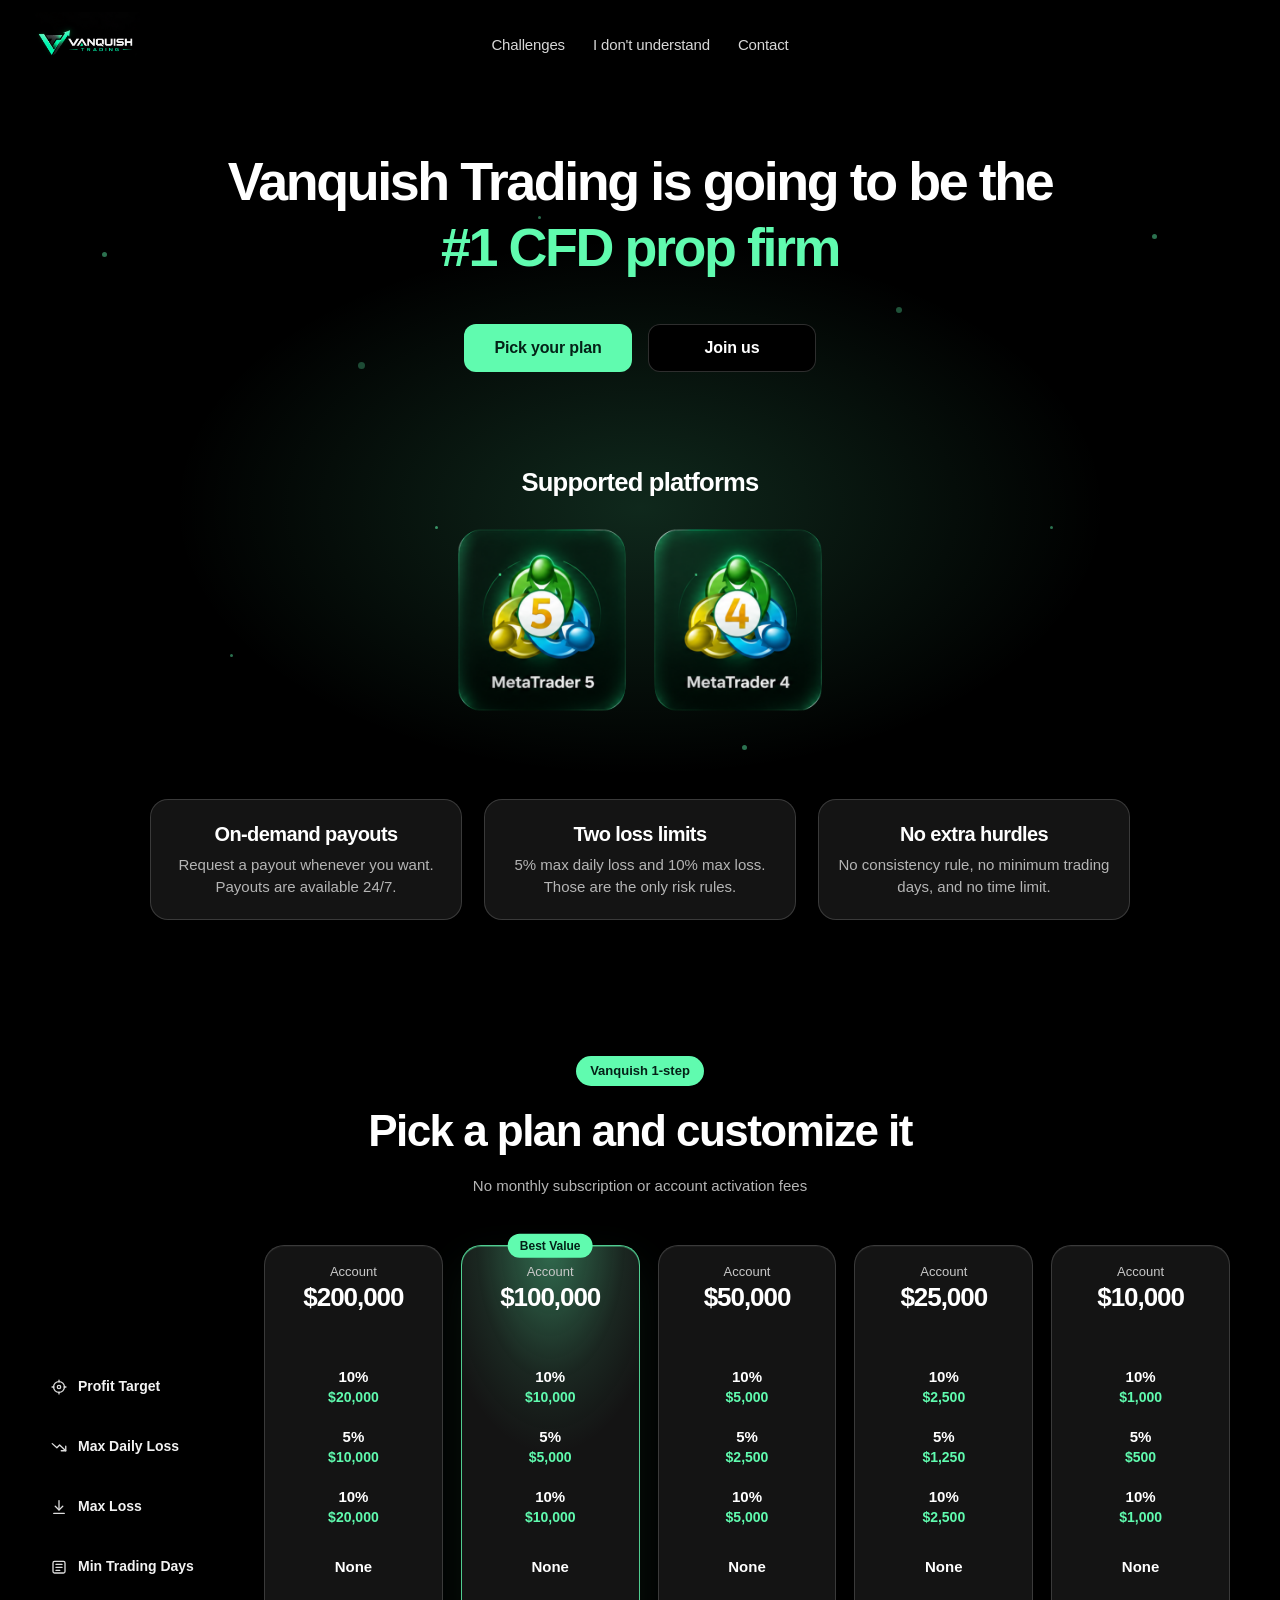
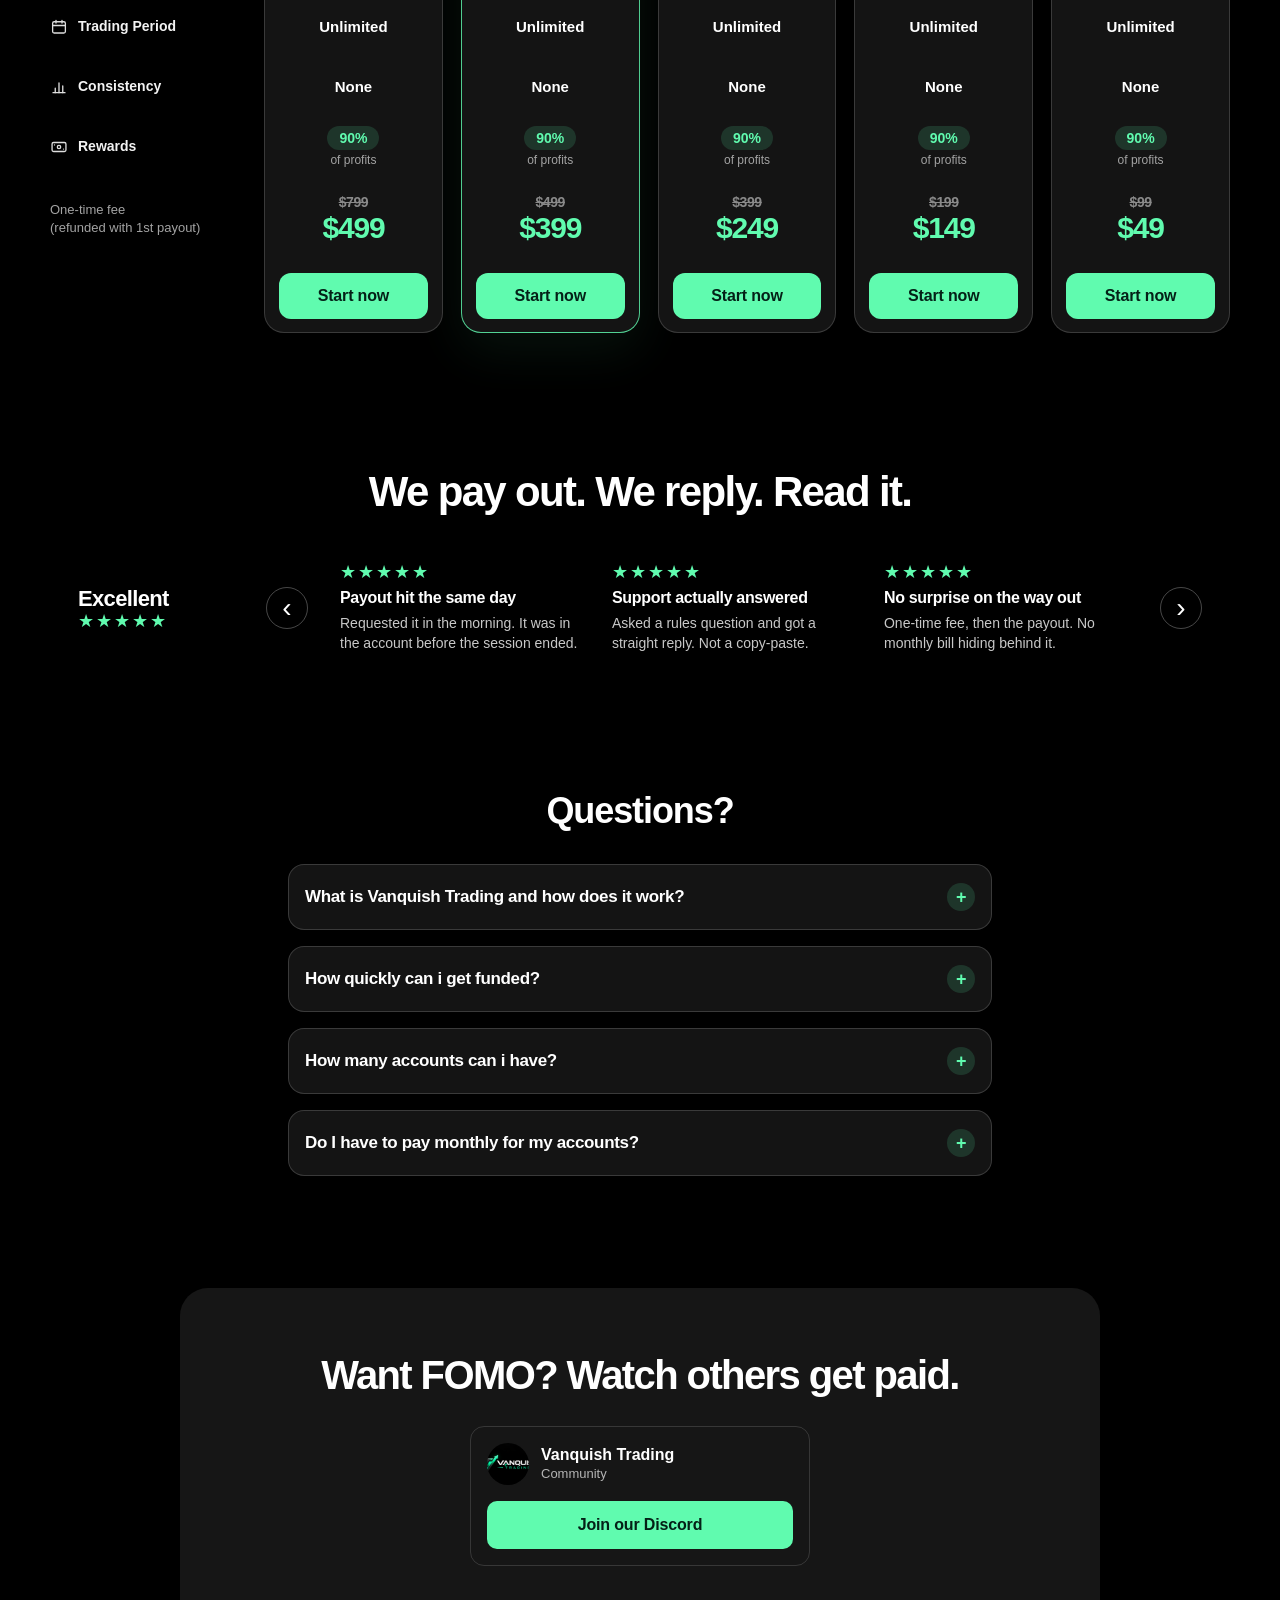
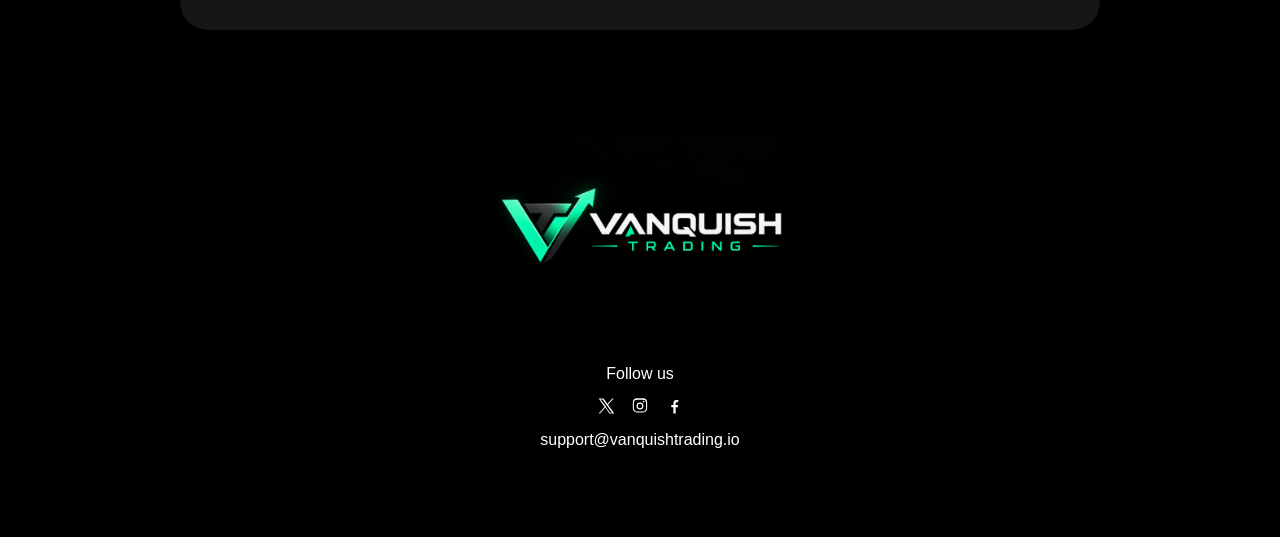
==== commit 4d62ee98: "new changes" ====
--- a/index.html
+++ b/index.html
@@ -15,8 +15,7 @@
     </a>
     <nav class="site-nav" aria-label="Primary">
       <a href="#plans">Challenges</a>
-      <a href="#plans">Shop</a>
-      <a href="about.html">About</a>
+      <a href="understand.html">I don't understand</a>
       <a href="contact.html">Contact</a>
     </nav>
     <button class="nav-toggle" type="button" aria-expanded="false" aria-label="Open menu">
@@ -26,6 +25,10 @@
 
   <main>
     <section class="hero" aria-labelledby="hero-title">
+      <div class="hero-particles" aria-hidden="true">
+        <span></span><span></span><span></span><span></span><span></span><span></span>
+        <span></span><span></span><span></span><span></span><span></span><span></span>
+      </div>
       <div class="hero-copy">
         <h1 class="hero-title" id="hero-title">
           <span class="hero-lead">Vanquish Trading is going to be the</span>
@@ -38,16 +41,9 @@
       </div>
       <div class="platforms">
         <h2 class="platforms-label">Supported platforms</h2>
-        <ul class="platform-list">
-          <li class="platform">
-            <span class="platform-icon platform-icon-mt5" role="img" aria-label="MetaTrader 5"></span>
-            <span>MetaTrader 5</span>
-          </li>
-          <li class="platform">
-            <span class="platform-icon platform-icon-mt4" role="img" aria-label="MetaTrader 4"></span>
-            <span>MetaTrader 4</span>
-          </li>
-        </ul>
+        <div class="platform-art">
+          <img src="mt5mt5new.png" alt="MetaTrader 5 and MetaTrader 4">
+        </div>
       </div>
       <ul class="promises">
         <li class="promise">
@@ -88,7 +84,7 @@
           <div class="label"><svg class="icon"><use href="#i-calendar"/></svg><span>Trading Period</span></div>
           <div class="label"><svg class="icon"><use href="#i-chart"/></svg><span>Consistency</span></div>
           <div class="label"><svg class="icon"><use href="#i-reward"/></svg><span>Rewards</span></div>
-          <div class="label fee">One-time fee (non-refundable)</div>
+          <div class="label fee"><span>One-time fee<br>(refunded with 1st payout)</span></div>
           <div></div>
         </div>
 
@@ -101,8 +97,8 @@
           <div class="metric"><span class="name"><svg class="icon" aria-hidden="true"><use href="#i-calendar"/></svg>Trading Period</span><span class="value"><span class="pct">Unlimited</span></span></div>
           <div class="metric"><span class="name"><svg class="icon" aria-hidden="true"><use href="#i-chart"/></svg>Consistency</span><span class="value"><span class="pct">None</span></span></div>
           <div class="metric"><span class="name"><svg class="icon" aria-hidden="true"><use href="#i-reward"/></svg>Rewards</span><span class="value"><span class="pill">90%</span><span class="hint">of profits</span></span></div>
-          <div class="price-cell"><p class="fee-note">One-time fee (non-refundable)</p><p class="price">$499</p></div>
-          <a class="cta" href="https://vanquishtrading.io/shop/p/200k-challenge?buy=1">Start now</a>
+          <div class="price-cell"><p class="fee-note">One-time fee<br>(refunded with 1st payout)</p><p class="price-line"><s class="price-was">$799</s><span class="price">$499</span></p></div>
+          <button type="button" class="cta" data-checkout="https://vanquishtrading.squarespace.com/shop/p/10k-challenge-9dth5-g7jxf-rjwfh-g44z9?buy=1">Start now</button>
         </article>
 
         <article class="card featured" data-balance="100000" aria-label="$100,000 account, best value">
@@ -115,8 +111,8 @@
           <div class="metric"><span class="name"><svg class="icon" aria-hidden="true"><use href="#i-calendar"/></svg>Trading Period</span><span class="value"><span class="pct">Unlimited</span></span></div>
           <div class="metric"><span class="name"><svg class="icon" aria-hidden="true"><use href="#i-chart"/></svg>Consistency</span><span class="value"><span class="pct">None</span></span></div>
           <div class="metric"><span class="name"><svg class="icon" aria-hidden="true"><use href="#i-reward"/></svg>Rewards</span><span class="value"><span class="pill">90%</span><span class="hint">of profits</span></span></div>
-          <div class="price-cell"><p class="fee-note">One-time fee (non-refundable)</p><p class="price">$399</p></div>
-          <a class="cta" href="https://vanquishtrading.io/shop/p/100k-challenge?buy=1">Start now</a>
+          <div class="price-cell"><p class="fee-note">One-time fee<br>(refunded with 1st payout)</p><p class="price-line"><s class="price-was">$499</s><span class="price">$399</span></p></div>
+          <button type="button" class="cta" data-checkout="https://vanquishtrading.squarespace.com/shop/p/10k-challenge-9dth5-g7jxf-rjwfh?buy=1">Start now</button>
         </article>
 
         <article class="card" data-balance="50000" aria-label="$50,000 account">
@@ -128,8 +124,8 @@
           <div class="metric"><span class="name"><svg class="icon" aria-hidden="true"><use href="#i-calendar"/></svg>Trading Period</span><span class="value"><span class="pct">Unlimited</span></span></div>
           <div class="metric"><span class="name"><svg class="icon" aria-hidden="true"><use href="#i-chart"/></svg>Consistency</span><span class="value"><span class="pct">None</span></span></div>
           <div class="metric"><span class="name"><svg class="icon" aria-hidden="true"><use href="#i-reward"/></svg>Rewards</span><span class="value"><span class="pill">90%</span><span class="hint">of profits</span></span></div>
-          <div class="price-cell"><p class="fee-note">One-time fee (non-refundable)</p><p class="price">$249</p></div>
-          <a class="cta" href="https://vanquishtrading.io/shop/p/50k-challenge?buy=1">Start now</a>
+          <div class="price-cell"><p class="fee-note">One-time fee<br>(refunded with 1st payout)</p><p class="price-line"><s class="price-was">$399</s><span class="price">$249</span></p></div>
+          <button type="button" class="cta" data-checkout="https://vanquishtrading.squarespace.com/shop/p/10k-challenge-9dth5-g7jxf?buy=1">Start now</button>
         </article>
 
         <article class="card" data-balance="25000" aria-label="$25,000 account">
@@ -141,8 +137,8 @@
           <div class="metric"><span class="name"><svg class="icon" aria-hidden="true"><use href="#i-calendar"/></svg>Trading Period</span><span class="value"><span class="pct">Unlimited</span></span></div>
           <div class="metric"><span class="name"><svg class="icon" aria-hidden="true"><use href="#i-chart"/></svg>Consistency</span><span class="value"><span class="pct">None</span></span></div>
           <div class="metric"><span class="name"><svg class="icon" aria-hidden="true"><use href="#i-reward"/></svg>Rewards</span><span class="value"><span class="pill">90%</span><span class="hint">of profits</span></span></div>
-          <div class="price-cell"><p class="fee-note">One-time fee (non-refundable)</p><p class="price">$149</p></div>
-          <a class="cta" href="https://vanquishtrading.io/shop/p/25k-challenge?buy=1">Start now</a>
+          <div class="price-cell"><p class="fee-note">One-time fee<br>(refunded with 1st payout)</p><p class="price-line"><s class="price-was">$199</s><span class="price">$149</span></p></div>
+          <button type="button" class="cta" data-checkout="https://vanquishtrading.squarespace.com/shop/p/10k-challenge-9dth5?buy=1">Start now</button>
         </article>
 
         <article class="card" data-balance="10000" aria-label="$10,000 account">
@@ -154,30 +150,95 @@
           <div class="metric"><span class="name"><svg class="icon" aria-hidden="true"><use href="#i-calendar"/></svg>Trading Period</span><span class="value"><span class="pct">Unlimited</span></span></div>
           <div class="metric"><span class="name"><svg class="icon" aria-hidden="true"><use href="#i-chart"/></svg>Consistency</span><span class="value"><span class="pct">None</span></span></div>
           <div class="metric"><span class="name"><svg class="icon" aria-hidden="true"><use href="#i-reward"/></svg>Rewards</span><span class="value"><span class="pill">90%</span><span class="hint">of profits</span></span></div>
-          <div class="price-cell"><p class="fee-note">One-time fee (non-refundable)</p><p class="price">$49</p></div>
-          <a class="cta" href="https://vanquishtrading.io/shop/p/10k-challenge?buy=1">Start now</a>
-        </article>
-      </div>
-    </section>
-
-    <section class="faq" aria-labelledby="faq-title">
+          <div class="price-cell"><p class="fee-note">One-time fee<br>(refunded with 1st payout)</p><p class="price-line"><s class="price-was">$99</s><span class="price">$49</span></p></div>
+          <button type="button" class="cta" data-checkout="https://vanquishtrading.squarespace.com/shop/p/10k-challenge?buy=1">Start now</button>
+        </article>
+      </div>
+    </section>
+
+    <section class="reviews" aria-labelledby="reviews-title">
+      <h2 id="reviews-title">We pay out. We reply. Read it.</h2>
+      <div class="reviews-row">
+        <div class="reviews-score">
+          <p>Excellent</p>
+          <p class="stars" aria-label="5 stars">★★★★★</p>
+        </div>
+        <button class="reviews-arrow" type="button" data-reviews-prev aria-label="Previous reviews">‹</button>
+        <div class="reviews-track" tabindex="0">
+          <article class="review">
+            <p class="stars" aria-hidden="true">★★★★★</p>
+            <h3>Payout hit the same day</h3>
+            <p>Requested it in the morning. It was in the account before the session ended.</p>
+          </article>
+          <article class="review">
+            <p class="stars" aria-hidden="true">★★★★★</p>
+            <h3>Support actually answered</h3>
+            <p>Asked a rules question and got a straight reply. Not a copy-paste.</p>
+          </article>
+          <article class="review">
+            <p class="stars" aria-hidden="true">★★★★★</p>
+            <h3>No surprise on the way out</h3>
+            <p>One-time fee, then the payout. No monthly bill hiding behind it.</p>
+          </article>
+          <article class="review">
+            <p class="stars" aria-hidden="true">★★★★★</p>
+            <h3>They paid what they said</h3>
+            <p>90% showed up as 90%. The number on the site was the number I got.</p>
+          </article>
+          <article class="review">
+            <p class="stars" aria-hidden="true">★★★★★</p>
+            <h3>Fast reply, clear rules</h3>
+            <p>Support explained the daily loss in one message. Then they paid out.</p>
+          </article>
+        </div>
+        <button class="reviews-arrow" type="button" data-reviews-next aria-label="Next reviews">›</button>
+      </div>
+    </section>
+
+    <section class="faq" id="questions" aria-labelledby="faq-title">
       <h2 class="faq-title" id="faq-title">Questions?</h2>
       <details class="faq-item">
         <summary>What is Vanquish Trading and how does it work?</summary>
-        <p>Vanquish Trading is a one-step CFD prop firm. You buy a challenge, reach a 10% profit target, and stay inside the loss rules. There is no minimum trading days, no time limit, and no consistency rule. When you pass, you keep 90% of the profits.</p>
+        <p>Vanquish gives traders the ability to participate in the CFD markets without needing to risk thousands of dollars of their own capital. Instead of depositing your own trading funds, you select one of our trading plans and begin trading in a simulated environment, where your performance determines how far you progress.</p>
+        <p>You can start with an Evaluation. Prove consistency and risk management in a simulated account. Once you pass the evaluation, move to a sim funded account.</p>
+        <p>As you demonstrate consistency, discipline, and profitability in your simulated account, we transition you to a live brokerage account funded with our capital. From that point forward, you keep a share of the profits you generate.</p>
+        <p>Vanquish is designed to provide a low-cost, low-risk pathway into CFD trading, backed by clearly defined rules and transparent expectations.</p>
+        <p>You'll also gain access to:</p>
+        <ul>
+          <li>Modern trading platforms and technology</li>
+          <li>Responsive, human support</li>
+          <li>An active Discord community filled with traders, coaches, and members of our team</li>
+        </ul>
+        <p>Our goal is to give traders a safer, more accessible way to enter the CFD markets and build long-term trading success with guidance, structure, and real opportunity.</p>
       </details>
       <details class="faq-item">
         <summary>How quickly can i get funded?</summary>
-        <p>There is no minimum number of trading days and no time limit. You can pass as soon as you hit the 10% profit target without breaking the 5% daily loss or 10% max loss rules.</p>
+        <p>With our real-time activations you can activate a passed evaluation within 10 minutes of passing the objectives. This is something other firms wish they had and our traders love it.</p>
       </details>
       <details class="faq-item">
         <summary>How many accounts can i have?</summary>
-        <p>Each challenge is its own account. You can purchase more than one size, and each one is paid for on its own.</p>
+        <p>Currently, we allow 2 accounts per household.</p>
       </details>
       <details class="faq-item">
         <summary>Do I have to pay monthly for my accounts?</summary>
-        <p>No. Every plan is a one-time fee. There is no monthly subscription and no account activation fee.</p>
+        <p>No. All of our accounts are a one-time fee. We do not have monthly subscriptions for our trading platform or accounts.</p>
       </details>
+    </section>
+
+    <section class="discord-wrap" aria-labelledby="discord-title">
+      <div class="discord-panel">
+        <h2 id="discord-title">Want FOMO? Watch others get paid.</h2>
+        <div class="discord-widget">
+          <div class="discord-server">
+            <img src="logo.png" alt="">
+            <div>
+              <strong>Vanquish Trading</strong>
+              <span>Community</span>
+            </div>
+          </div>
+          <a class="btn btn-primary" href="https://discord.gg/egySWgsVN8">Join our Discord</a>
+        </div>
+      </div>
     </section>
   </main>
 
@@ -211,6 +272,81 @@
     <symbol id="i-chart" viewBox="0 0 24 24"><g fill="none" stroke="currentColor" stroke-width="1.75" stroke-linecap="round" stroke-linejoin="round"><path d="M4 19.5h16"/><path d="M7 19.5v-6M12 19.5V6.5M17 19.5v-9"/></g></symbol>
     <symbol id="i-reward" viewBox="0 0 24 24"><g fill="none" stroke="currentColor" stroke-width="1.75" stroke-linecap="round" stroke-linejoin="round"><rect x="2.75" y="6" width="18.5" height="12" rx="2"/><circle cx="12" cy="12" r="2.25"/><path d="M6 9.25v.01M18 14.75v.01"/></g></symbol>
   </svg>
+  <dialog class="order" id="order" aria-labelledby="order-title">
+    <form class="order-form" id="order-form">
+      <div class="order-top">
+        <p class="order-kicker">Order</p>
+        <button class="order-close" type="button" data-close aria-label="Close">×</button>
+      </div>
+      <ol class="order-progress" aria-label="Order steps">
+        <li class="is-current"></li>
+        <li></li>
+        <li></li>
+        <li></li>
+      </ol>
+      <div class="order-track">
+        <section class="order-panel is-active" data-step="1">
+          <h2 id="order-title">Challenge</h2>
+          <p>Vanquish 1-step is selected for this order.</p>
+          <div class="choice-list">
+            <label class="choice">
+              <span class="choice-copy">
+                <strong>Vanquish 1-step</strong>
+                <span>10% target. Two loss limits. 90% of profits.</span>
+              </span>
+              <input type="radio" name="challenge" value="1-step" checked>
+            </label>
+          </div>
+        </section>
+        <section class="order-panel" data-step="2">
+          <h2>Account size</h2>
+          <p>The size from the plan you chose is already selected.</p>
+          <div class="choice-list">
+            <label class="choice"><span class="choice-copy"><strong>$10,000</strong><span>$49 one-time</span></span><input type="radio" name="size" value="10000"></label>
+            <label class="choice"><span class="choice-copy"><strong>$25,000</strong><span>$149 one-time</span></span><input type="radio" name="size" value="25000"></label>
+            <label class="choice"><span class="choice-copy"><strong>$50,000</strong><span>$249 one-time</span></span><input type="radio" name="size" value="50000"></label>
+            <label class="choice"><span class="choice-copy"><strong>$100,000</strong><span>$399 one-time · Best value</span></span><input type="radio" name="size" value="100000"></label>
+            <label class="choice"><span class="choice-copy"><strong>$200,000</strong><span>$499 one-time</span></span><input type="radio" name="size" value="200000"></label>
+          </div>
+        </section>
+        <section class="order-panel" data-step="3">
+          <h2>Platform</h2>
+          <p>Choose where you want the account.</p>
+          <div class="choice-list">
+            <label class="choice"><span class="choice-copy"><strong>MetaTrader 5</strong><span>MT5</span></span><input type="radio" name="platform" value="mt5"></label>
+            <label class="choice"><span class="choice-copy"><strong>MetaTrader 4</strong><span>MT4</span></span><input type="radio" name="platform" value="mt4"></label>
+          </div>
+        </section>
+        <section class="order-panel" data-step="4">
+          <h2>Your information</h2>
+          <p>We will use this with your order. Discord is optional.</p>
+          <div class="fields">
+            <div class="field-row">
+              <label class="field"><span>First name</span><input name="first" autocomplete="given-name" required></label>
+              <label class="field"><span>Last name</span><input name="last" autocomplete="family-name" required></label>
+            </div>
+            <label class="field"><span>Email</span><input name="email" type="email" autocomplete="email" required></label>
+            <label class="field"><span>Phone</span><input name="phone" type="tel" autocomplete="tel" required></label>
+            <label class="field"><span>Country</span><input name="country" autocomplete="country-name" required></label>
+            <label class="field"><span>Discord username (optional)</span><input name="discord" autocomplete="off"></label>
+            <label class="agree">
+              <input name="agree" type="checkbox" required>
+              <span>I agree to the <b>Terms</b>, <b>Privacy Policy</b>, <b>legal notice</b>, and <b>Refund Policy</b>.</span>
+            </label>
+          </div>
+        </section>
+      </div>
+      <p class="order-error" role="alert"></p>
+      <div class="order-nav">
+        <button class="btn btn-ghost" type="button" data-back hidden>Back</button>
+        <button class="btn btn-primary" type="button" data-next>Continue</button>
+      </div>
+      <div class="order-loading" hidden>
+        <div class="order-spinner" aria-hidden="true"></div>
+        <p>Taking you to payment</p>
+      </div>
+    </form>
+  </dialog>
   <script src="site.js"></script>
 </body>
 </html>
--- a/styles.css
+++ b/styles.css
@@ -100,6 +100,8 @@
 .nav-toggle span::after { top: 6px; }
 
 .hero {
+  position: relative;
+  overflow: hidden;
   container-type: inline-size;
   container-name: hero;
   display: flex;
@@ -107,13 +109,53 @@
   align-items: center;
   justify-content: center;
   min-height: calc(100dvh - var(--header));
-  padding: 48px 16px 56px;
+  padding: 64px 28px 80px;
   text-align: center;
   background:
     radial-gradient(52% 42% at 50% 46%, rgba(96, 251, 175, 0.16), transparent 70%),
     var(--bg);
 }
 
+.hero-particles {
+  position: absolute;
+  inset: 0;
+  pointer-events: none;
+}
+
+.hero-particles span {
+  position: absolute;
+  width: 5px;
+  height: 5px;
+  border-radius: 50%;
+  background: var(--accent);
+  opacity: 0.45;
+  animation: particle-float 16s ease-in-out infinite;
+}
+
+.hero-particles span:nth-child(1) { left: 8%; top: 18%; animation-duration: 13s; }
+.hero-particles span:nth-child(2) { left: 18%; top: 62%; width: 3px; height: 3px; animation-duration: 18s; animation-delay: -4s; }
+.hero-particles span:nth-child(3) { left: 28%; top: 30%; width: 7px; height: 7px; opacity: 0.28; animation-duration: 15s; animation-delay: -7s; }
+.hero-particles span:nth-child(4) { left: 42%; top: 14%; width: 3px; height: 3px; animation-duration: 20s; animation-delay: -2s; }
+.hero-particles span:nth-child(5) { left: 58%; top: 72%; animation-duration: 14s; animation-delay: -9s; }
+.hero-particles span:nth-child(6) { left: 70%; top: 24%; width: 6px; height: 6px; opacity: 0.32; animation-duration: 17s; animation-delay: -5s; }
+.hero-particles span:nth-child(7) { left: 82%; top: 48%; width: 3px; height: 3px; animation-duration: 12s; animation-delay: -8s; }
+.hero-particles span:nth-child(8) { left: 90%; top: 16%; animation-duration: 19s; animation-delay: -3s; }
+.hero-particles span:nth-child(9) { left: 12%; top: 84%; width: 4px; height: 4px; animation-duration: 16s; animation-delay: -11s; }
+.hero-particles span:nth-child(10) { left: 48%; top: 80%; width: 3px; height: 3px; opacity: 0.3; animation-duration: 21s; animation-delay: -6s; }
+.hero-particles span:nth-child(11) { left: 76%; top: 78%; width: 6px; height: 6px; animation-duration: 15s; animation-delay: -1s; }
+.hero-particles span:nth-child(12) { left: 34%; top: 48%; width: 3px; height: 3px; opacity: 0.55; animation-duration: 18s; animation-delay: -13s; }
+
+.hero-copy,
+.platforms,
+.promises {
+  position: relative;
+  z-index: 1;
+  animation: hero-in 0.8s ease both;
+}
+
+.platforms { animation-delay: 0.12s; }
+.promises { animation-delay: 0.24s; }
+
 .hero-copy {
   display: flex;
   flex-direction: column;
@@ -143,10 +185,10 @@
   display: flex;
   flex-wrap: wrap;
   justify-content: center;
-  gap: 12px;
+  gap: 16px;
   width: 100%;
   max-width: 420px;
-  margin-top: 32px;
+  margin-top: 44px;
 }
 
 .btn {
@@ -196,16 +238,16 @@
 
 .platforms {
   width: 100%;
-  padding-top: 56px;
+  padding-top: 80px;
 }
 
 .promises {
   display: grid;
   grid-template-columns: 1fr;
-  gap: 12px;
-  width: 100%;
+  gap: 20px;
+  width: 92%;
   max-width: 980px;
-  margin: 48px 0 0;
+  margin: 72px auto 0;
   padding: 0;
   list-style: none;
 }
@@ -236,53 +278,34 @@
 }
 
 .platforms-label {
-  margin: 0 0 20px;
+  margin: 0 0 32px;
   font-size: clamp(20px, 2vw, 26px);
   font-weight: 700;
   letter-spacing: -0.03em;
 }
 
-.platform-list {
-  display: flex;
-  justify-content: center;
-  gap: 28px;
-  margin: 0;
-  padding: 0;
-  list-style: none;
-}
-
-.platform {
-  display: flex;
-  flex-direction: column;
-  align-items: center;
-  gap: 10px;
-  min-width: 96px;
-}
-
-.platform-icon {
-  width: 84px;
-  height: 84px;
-  border-radius: 22px;
-  background-image: url("mt4mt5.png");
-  background-repeat: no-repeat;
-  background-size: 364.672% 205.128%;
-  box-shadow: 0 12px 32px rgba(0, 0, 0, 0.45);
-}
-
-.platform-icon-mt5 { background-position: 22.174% 42.547%; }
-.platform-icon-mt4 { background-position: 81.378% 42.547%; }
-
-.platform span {
-  color: var(--muted);
-  font-size: 13px;
-  font-weight: 600;
+.platform-art {
+  width: min(322px, 70%);
+  margin: 0 auto;
+  aspect-ratio: 846 / 422;
+  overflow: hidden;
+  position: relative;
+}
+
+.platform-art img {
+  position: absolute;
+  width: 151.3%;
+  height: 170.62%;
+  max-width: none;
+  left: -25.77%;
+  top: -31.99%;
 }
 
 .pricing {
   container-type: inline-size;
   container-name: pricing;
   width: 100%;
-  padding: 28px 16px 64px;
+  padding: 56px 28px 96px;
 }
 
 .pricing p,
@@ -293,9 +316,9 @@
   display: flex;
   flex-direction: column;
   align-items: center;
-  gap: 14px;
+  gap: 20px;
   max-width: 720px;
-  margin: 0 auto 18px;
+  margin: 0 auto 36px;
   text-align: center;
 }
 
@@ -341,7 +364,7 @@
 .pricing-grid {
   display: flex;
   align-items: stretch;
-  gap: 16px;
+  gap: 22px;
   width: 100%;
   margin: 0;
   padding: 2px 0 4px;
@@ -360,7 +383,7 @@
   justify-content: center;
   align-items: center;
   gap: 8px;
-  margin: 0 auto 16px;
+  margin: 0 auto 28px;
 }
 
 .plan-dot {
@@ -383,13 +406,13 @@
 .card {
   position: relative;
   display: flex;
-  flex: 0 0 100%;
+  flex: 0 0 86%;
   flex-direction: column;
-  width: 100%;
+  width: 86%;
   min-width: 0;
   margin-top: 14px;
   padding: 22px 16px 16px;
-  scroll-snap-align: start;
+  scroll-snap-align: center;
   scroll-snap-stop: always;
   background: var(--card);
   border: 1px solid var(--card-line);
@@ -536,7 +559,7 @@
 }
 
 .fee-note {
-  max-width: 180px;
+  max-width: 210px;
   margin-bottom: 6px;
   color: #a3a3a3;
   font-size: 12px;
@@ -544,8 +567,25 @@
   line-height: 1.35;
 }
 
+.price-line {
+  display: flex;
+  align-items: baseline;
+  justify-content: center;
+  gap: 8px;
+}
+
+.price-was {
+  color: #8a8a8a;
+  font-size: 18px;
+  font-weight: 600;
+  letter-spacing: -0.03em;
+  line-height: 1;
+  text-decoration: line-through;
+  font-variant-numeric: tabular-nums;
+}
+
 .price {
-  color: var(--text);
+  color: var(--accent);
   font-size: 34px;
   font-weight: 700;
   letter-spacing: -0.04em;
@@ -577,63 +617,193 @@
 
 .cta:active { background: #35e696; }
 
+.reviews {
+  max-width: 1180px;
+  margin: 0 auto;
+  padding: 40px 28px 88px;
+}
+
+.reviews h2 {
+  margin: 0 0 40px;
+  text-align: center;
+  font-size: clamp(28px, 4vw, 42px);
+  font-weight: 700;
+  letter-spacing: -0.04em;
+  line-height: 1.1;
+}
+
+.reviews-row {
+  display: grid;
+  grid-template-columns: auto minmax(0, 1fr) auto;
+  grid-template-areas:
+    "score score score"
+    "prev track next";
+  align-items: center;
+  gap: 18px;
+}
+
+.reviews-score {
+  grid-area: score;
+  text-align: center;
+  margin-bottom: 8px;
+}
+
+.reviews-score p { margin: 0; }
+
+.reviews-score p:first-child {
+  font-size: 22px;
+  font-weight: 700;
+  letter-spacing: -0.03em;
+}
+
+.stars {
+  margin: 4px 0 0;
+  color: var(--accent);
+  font-size: 18px;
+  letter-spacing: 2px;
+  line-height: 1;
+}
+
+.reviews-arrow {
+  width: 42px;
+  height: 42px;
+  border: 1px solid rgba(255, 255, 255, 0.28);
+  border-radius: 999px;
+  background: transparent;
+  color: #fff;
+  font-size: 28px;
+  line-height: 1;
+  cursor: pointer;
+}
+
+.reviews-arrow[data-reviews-prev] { grid-area: prev; }
+.reviews-arrow[data-reviews-next] { grid-area: next; }
+
+.reviews-track {
+  grid-area: track;
+  display: flex;
+  gap: 20px;
+  overflow-x: auto;
+  scroll-snap-type: x mandatory;
+  scrollbar-width: none;
+  -webkit-overflow-scrolling: touch;
+}
+
+.reviews-track::-webkit-scrollbar { display: none; }
+
+.review {
+  flex: 0 0 100%;
+  min-width: 0;
+  scroll-snap-align: start;
+  padding: 4px 4px 8px;
+}
+
+.review h3 {
+  margin: 8px 0 6px;
+  font-size: 16px;
+  letter-spacing: -0.02em;
+}
+
+.review p:last-child {
+  margin: 0;
+  color: #c8c8c8;
+  font-size: 14px;
+  line-height: 1.45;
+}
+
 .faq {
   max-width: 760px;
   margin: 0 auto;
-  padding: 24px 20px 72px;
+  padding: 40px 28px 104px;
 }
 
 .faq-title {
-  margin: 0;
-  padding: 22px 8px;
-  border-top: 1px solid rgba(255, 255, 255, 0.82);
-  border-bottom: 1px solid rgba(255, 255, 255, 0.82);
+  margin: 0 0 32px;
+  padding: 0;
+  border: 0;
   text-align: center;
   font-size: clamp(28px, 4vw, 36px);
-  font-weight: 600;
+  font-weight: 700;
   letter-spacing: -0.03em;
 }
 
-.faq-item { border-bottom: 1px solid rgba(255, 255, 255, 0.82); }
+.faq-item {
+  border: 1px solid var(--card-line);
+  border-radius: 16px;
+  background: var(--card);
+  overflow: hidden;
+}
+
+.faq-item + .faq-item { margin-top: 16px; }
+
+.faq-item[open] {
+  border-color: rgba(96, 251, 175, 0.72);
+  box-shadow: inset 0 0 0 1px rgba(96, 251, 175, 0.28);
+}
 
 .faq-item summary {
   display: flex;
   align-items: center;
   justify-content: space-between;
   gap: 16px;
-  padding: 22px 4px;
+  padding: 18px 16px;
   cursor: pointer;
   list-style: none;
-  font-size: 18px;
-  font-weight: 500;
+  font-size: 17px;
+  font-weight: 600;
   letter-spacing: -0.02em;
 }
+
+.faq-item[open] summary { color: var(--accent); }
 
 .faq-item summary::-webkit-details-marker { display: none; }
 
 .faq-item summary::after {
   content: "+";
+  display: grid;
   flex: none;
-  color: #fff;
-  font-size: 24px;
-  font-weight: 400;
+  place-items: center;
+  width: 28px;
+  height: 28px;
+  border-radius: 999px;
+  background: rgba(96, 251, 175, 0.14);
+  color: var(--accent);
+  font-size: 18px;
+  font-weight: 600;
   line-height: 1;
 }
 
-.faq-item[open] summary::after { content: "–"; }
+.faq-item[open] summary::after {
+  content: "–";
+  background: var(--accent);
+  color: var(--accent-ink);
+}
 
 .faq-item p {
   margin: 0;
-  padding: 0 36px 22px 4px;
+  padding: 0 16px 14px;
   color: var(--muted);
-  font-size: 16px;
+  font-size: 15px;
   line-height: 1.55;
-}
+  animation: faq-in 0.28s ease;
+}
+
+.faq-item p:last-child { padding-bottom: 18px; }
+
+.faq-item ul {
+  margin: 0;
+  padding: 0 16px 14px 34px;
+  color: var(--muted);
+  font-size: 15px;
+  line-height: 1.55;
+}
+
+.faq-item li + li { margin-top: 6px; }
 
 .page {
   max-width: 760px;
   margin: 0 auto;
-  padding: 72px 20px 96px;
+  padding: 96px 28px 120px;
 }
 
 .page h1 {
@@ -655,14 +825,17 @@
 .page .btn { margin-top: 12px; }
 
 .site-footer {
-  padding: 28px 28px 56px;
+  padding: 56px 32px 88px;
 }
 
 .footer-inner {
   display: flex;
-  align-items: center;
-  gap: 72px;
+  flex-direction: column;
+  align-items: center;
+  gap: 40px;
   max-width: 1100px;
+  margin: 0 auto;
+  text-align: center;
 }
 
 .footer-logo {
@@ -702,17 +875,16 @@
 }
 
 @container hero (min-width: 560px) {
-  .hero-actions { max-width: none; margin-top: 36px; }
+  .hero-actions { max-width: none; margin-top: 48px; }
   .btn { min-width: 168px; }
-  .platforms { padding-top: 64px; }
-  .platform-icon { width: 104px; height: 104px; border-radius: 26px; }
-  .platform-list { gap: 40px; }
+  .platforms { padding-top: 96px; }
+  .platform-art { width: min(364px, 70%); }
 }
 
 @container hero (min-width: 800px) {
   .hero-title { font-size: clamp(44px, 4.4cqi, 58px); }
   .hero-lead { white-space: nowrap; }
-  .promises { grid-template-columns: repeat(3, minmax(0, 1fr)); gap: 14px; margin-top: 56px; }
+  .promises { grid-template-columns: repeat(3, minmax(0, 1fr)); gap: 22px; width: 100%; margin-top: 88px; }
 }
 
 @container hero (max-width: 420px) {
@@ -730,7 +902,7 @@
   .pricing-grid {
     display: grid;
     grid-template-columns: 1fr 1fr;
-    gap: 18px;
+    gap: 24px;
     max-width: 840px;
     margin: 0 auto;
     padding: 0;
@@ -748,7 +920,7 @@
   }
 
   .card.featured { order: -1; }
-  .pricing-intro { margin-bottom: 36px; }
+  .pricing-intro { margin-bottom: 48px; }
   .plan-nav { display: none; }
 }
 
@@ -757,7 +929,7 @@
     .pricing-grid {
       grid-template-columns: 196px repeat(5, minmax(0, 1fr));
       grid-template-rows: 112px repeat(7, 60px) 84px 72px;
-      column-gap: 12px;
+      column-gap: 18px;
       row-gap: 0;
       max-width: 1180px;
       align-items: stretch;
@@ -787,7 +959,7 @@
     .label .icon { color: #dedede; }
 
     .labels .fee {
-      max-width: 150px;
+      max-width: 168px;
       color: #a3a3a3;
       font-size: 13px;
       font-weight: 500;
@@ -861,6 +1033,8 @@
     }
 
     .price { font-size: 30px; }
+    .price-line { flex-direction: column; align-items: center; gap: 4px; }
+    .price-was { font-size: 14px; }
 
     .card > .cta {
       align-self: center;
@@ -869,6 +1043,17 @@
       margin: 0 auto;
     }
   }
+}
+
+@media (min-width: 900px) {
+  .reviews-row {
+    grid-template-columns: 160px auto minmax(0, 1fr) auto;
+    grid-template-areas: "score prev track next";
+    gap: 28px;
+  }
+
+  .reviews-score { margin-bottom: 0; text-align: left; }
+  .review { flex-basis: calc((100% - 40px) / 3); }
 }
 
 @media (hover: hover) and (pointer: fine) {
@@ -896,10 +1081,445 @@
   }
   .site-nav.is-open { display: flex; }
   .site-nav a { display: block; width: 100%; padding: 14px 4px; }
-  .footer-inner { flex-direction: column; align-items: flex-start; gap: 28px; }
+  .footer-inner { align-items: center; gap: 40px; }
+}
+
+.explain {
+  padding: 96px 28px 48px;
+  background:
+    radial-gradient(42% 28% at 50% 0%, rgba(255, 255, 255, 0.14), transparent 70%),
+    var(--bg);
+}
+
+.explain h1 {
+  max-width: 16em;
+  margin: 0 auto 96px;
+  text-align: center;
+  font-size: clamp(36px, 5vw, 64px);
+  font-weight: 700;
+  letter-spacing: -0.045em;
+  line-height: 1.05;
+}
+
+.explain-body {
+  max-width: 1040px;
+  margin: 0 auto;
+}
+
+.explain-body h2 {
+  margin: 0 0 40px;
+  font-size: 28px;
+  font-weight: 700;
+  letter-spacing: -0.03em;
+}
+
+.steps {
+  display: grid;
+  grid-template-columns: 1fr;
+  gap: 44px;
+  margin: 0;
+  padding: 0;
+  list-style: none;
+}
+
+.step-tag {
+  display: inline-flex;
+  margin-bottom: 12px;
+  padding: 4px 8px;
+  border-radius: 6px;
+  background: #2a2a2a;
+  color: #d5d5d5;
+  font-size: 11px;
+  font-weight: 700;
+  letter-spacing: 0.06em;
+}
+
+.step h3 {
+  margin: 0 0 12px;
+  color: var(--accent);
+  font-size: 18px;
+  font-weight: 800;
+  letter-spacing: 0.01em;
+  line-height: 1.25;
+  text-transform: uppercase;
+}
+
+.step ul {
+  margin: 0;
+  padding: 0;
+  list-style: none;
+}
+
+.step li {
+  position: relative;
+  margin: 0 0 10px;
+  padding-left: 14px;
+  color: #d0d0d0;
+  font-size: 15px;
+  line-height: 1.45;
+}
+
+.step li::before {
+  content: "";
+  position: absolute;
+  top: 0.55em;
+  left: 0;
+  width: 5px;
+  height: 5px;
+  border-radius: 50%;
+  background: #8d8d8d;
+}
+
+.explain-note {
+  margin: 36px 0 0;
+  text-align: center;
+  color: #cfcfcf;
+  font-size: 16px;
+}
+
+.explain-note a {
+  color: var(--accent);
+  font-weight: 700;
+  text-decoration: none;
+}
+
+.why {
+  max-width: 720px;
+  margin: 0 auto;
+  padding: 112px 28px 64px;
+}
+
+.why h2 {
+  margin: 0 0 48px;
+  text-align: center;
+  font-size: clamp(32px, 4vw, 48px);
+  font-weight: 700;
+  letter-spacing: -0.04em;
+}
+
+.why-list {
+  display: grid;
+  gap: 26px;
+  margin: 0 auto;
+  padding: 0;
+  list-style: none;
+  max-width: 520px;
+}
+
+.why-list li {
+  display: flex;
+  align-items: center;
+  gap: 16px;
+  color: #eee;
+  font-size: 17px;
+  font-weight: 500;
+  line-height: 1.35;
+}
+
+.why-icon {
+  display: flex;
+  flex: none;
+  align-items: center;
+  justify-content: center;
+  width: 52px;
+  height: 52px;
+  border-radius: 14px;
+  background: #10241c;
+  color: var(--accent);
+}
+
+.why-icon svg { width: 24px; height: 24px; display: block; }
+
+.discord-wrap { padding: 64px 28px 104px; }
+
+.faq + .discord-wrap { padding: 8px 28px 48px; }
+
+.discord-panel {
+  max-width: 920px;
+  margin: 0 auto;
+  padding: 64px 24px;
+  border-radius: 28px;
+  background: #161616;
+  text-align: center;
+}
+
+.discord-panel h2 {
+  max-width: 16em;
+  margin: 0 auto 28px;
+  font-size: clamp(28px, 4vw, 40px);
+  font-weight: 700;
+  letter-spacing: -0.04em;
+  line-height: 1.15;
+}
+
+.discord-widget {
+  max-width: 340px;
+  margin: 0 auto;
+  padding: 16px;
+  border: 1px solid rgba(255, 255, 255, 0.14);
+  border-radius: 14px;
+  text-align: left;
+}
+
+.discord-server {
+  display: flex;
+  align-items: center;
+  gap: 12px;
+  margin-bottom: 16px;
+}
+
+.discord-server img {
+  width: 42px;
+  height: 42px;
+  border-radius: 50%;
+  object-fit: cover;
+}
+
+.discord-server strong { display: block; font-size: 16px; }
+.discord-server span { color: var(--muted); font-size: 13px; }
+
+.discord-widget .btn { width: 100%; border-radius: 10px; }
+
+@media (min-width: 860px) {
+  .steps { grid-template-columns: repeat(3, minmax(0, 1fr)); gap: 28px; }
 }
 
 @media (prefers-reduced-motion: reduce) {
   html { scroll-behavior: auto; }
   .pricing-grid { scroll-behavior: auto; }
-}
+  .hero-copy,
+  .platforms,
+  .promises,
+  .hero-particles span,
+  .order-panel.is-active,
+  .faq-item p,
+  .order-spinner { animation: none; }
+}
+
+@keyframes hero-in {
+  from { opacity: 0; transform: translateY(16px); }
+  to { opacity: 1; transform: none; }
+}
+
+@keyframes particle-float {
+  0%, 100% { transform: translate3d(0, 0, 0); }
+  50% { transform: translate3d(10px, -26px, 0); }
+}
+
+@keyframes faq-in {
+  from { opacity: 0; transform: translateY(-6px); }
+  to { opacity: 1; transform: none; }
+}
+
+.order {
+  width: min(520px, calc(100vw - 24px));
+  max-height: min(720px, calc(100dvh - 24px));
+  margin: auto;
+  padding: 0;
+  border: 1px solid var(--card-line);
+  border-radius: 20px;
+  background: #101010;
+  color: var(--text);
+  overflow: auto;
+}
+
+.order::backdrop {
+  background: rgba(0, 0, 0, 0.72);
+}
+
+.order-form { position: relative; padding: 22px 20px 20px; }
+
+.order-top {
+  display: flex;
+  align-items: center;
+  justify-content: space-between;
+  gap: 12px;
+}
+
+.order-kicker {
+  margin: 0;
+  color: var(--accent);
+  font-size: 13px;
+  font-weight: 700;
+  letter-spacing: 0.04em;
+  text-transform: uppercase;
+}
+
+.order-close {
+  width: 36px;
+  height: 36px;
+  border: 0;
+  border-radius: 999px;
+  background: rgba(255, 255, 255, 0.08);
+  color: #fff;
+  font-size: 22px;
+  line-height: 1;
+  cursor: pointer;
+}
+
+.order-progress {
+  display: grid;
+  grid-template-columns: repeat(4, 1fr);
+  gap: 8px;
+  margin: 16px 0 18px;
+  padding: 0;
+  list-style: none;
+}
+
+.order-progress li {
+  height: 4px;
+  border-radius: 999px;
+  background: rgba(255, 255, 255, 0.16);
+}
+
+.order-progress li.is-done,
+.order-progress li.is-current { background: var(--accent); }
+
+.order-track { overflow: hidden; }
+
+.order-panel { display: none; }
+.order-panel.is-active { display: block; animation: order-in 0.38s ease; }
+.order.is-back .order-panel.is-active { animation-name: order-in-back; }
+
+.order-panel h2 {
+  margin: 0 0 6px;
+  font-size: 26px;
+  letter-spacing: -0.03em;
+}
+
+.order-panel > p {
+  margin: 0 0 16px;
+  color: var(--muted);
+  font-size: 14px;
+  line-height: 1.45;
+}
+
+.choice-list { display: grid; gap: 10px; }
+
+.choice {
+  display: flex;
+  align-items: center;
+  justify-content: space-between;
+  gap: 12px;
+  padding: 14px 16px;
+  border: 1px solid var(--card-line);
+  border-radius: 14px;
+  background: var(--card);
+  cursor: pointer;
+}
+
+.choice input { accent-color: #60fbaf; }
+
+.choice:has(input:checked) {
+  border-color: var(--accent);
+  box-shadow: inset 0 0 0 1px var(--accent);
+}
+
+.choice strong { display: block; font-size: 16px; }
+.choice span { color: var(--muted); font-size: 13px; }
+
+.choice-copy { display: flex; flex-direction: column; gap: 2px; }
+
+.picked {
+  color: var(--accent);
+  font-size: 12px;
+  font-weight: 700;
+}
+
+.fields { display: grid; gap: 12px; }
+
+.field { display: grid; gap: 6px; }
+.field span { font-size: 13px; font-weight: 600; }
+
+.field input,
+.field select {
+  width: 100%;
+  min-height: 46px;
+  padding: 10px 12px;
+  border: 1px solid var(--card-line);
+  border-radius: 12px;
+  background: #0c0c0c;
+  color: #fff;
+  font: inherit;
+  font-size: 16px;
+}
+
+.field input:focus,
+.field select:focus {
+  outline: 2px solid var(--accent);
+  outline-offset: 1px;
+}
+
+.field-row { display: grid; grid-template-columns: 1fr 1fr; gap: 12px; }
+
+.agree {
+  display: flex;
+  align-items: flex-start;
+  gap: 10px;
+  color: var(--muted);
+  font-size: 14px;
+  line-height: 1.45;
+}
+
+.agree input { margin-top: 3px; accent-color: #60fbaf; }
+.agree b { color: var(--accent); font-weight: 700; }
+
+.order-error {
+  min-height: 1.2em;
+  margin: 12px 0 0;
+  color: #ffb4b4;
+  font-size: 13px;
+  font-weight: 600;
+}
+
+.order-nav {
+  display: flex;
+  justify-content: flex-end;
+  gap: 12px;
+  margin-top: 16px;
+}
+
+.order-nav .btn[data-back] { margin-right: auto; }
+
+.order-nav .btn { min-width: 120px; }
+.order-nav .btn[hidden] { display: none; }
+
+.order-loading {
+  position: absolute;
+  inset: 0;
+  display: grid;
+  place-items: center;
+  align-content: center;
+  gap: 14px;
+  background: rgba(8, 8, 8, 0.9);
+  text-align: center;
+}
+
+.order-loading[hidden] { display: none; }
+
+.order-loading p { margin: 0; font-size: 16px; font-weight: 700; }
+
+.order-spinner {
+  width: 42px;
+  height: 42px;
+  border: 3px solid rgba(96, 251, 175, 0.22);
+  border-top-color: var(--accent);
+  border-radius: 50%;
+  animation: order-spin 0.7s linear infinite;
+}
+
+@keyframes order-in {
+  from { opacity: 0; transform: translateX(28px); }
+  to { opacity: 1; transform: none; }
+}
+
+@keyframes order-in-back {
+  from { opacity: 0; transform: translateX(-28px); }
+  to { opacity: 1; transform: none; }
+}
+
+@keyframes order-spin { to { transform: rotate(360deg); } }
+
+@media (max-width: 520px) {
+  .field-row { grid-template-columns: 1fr; }
+}
